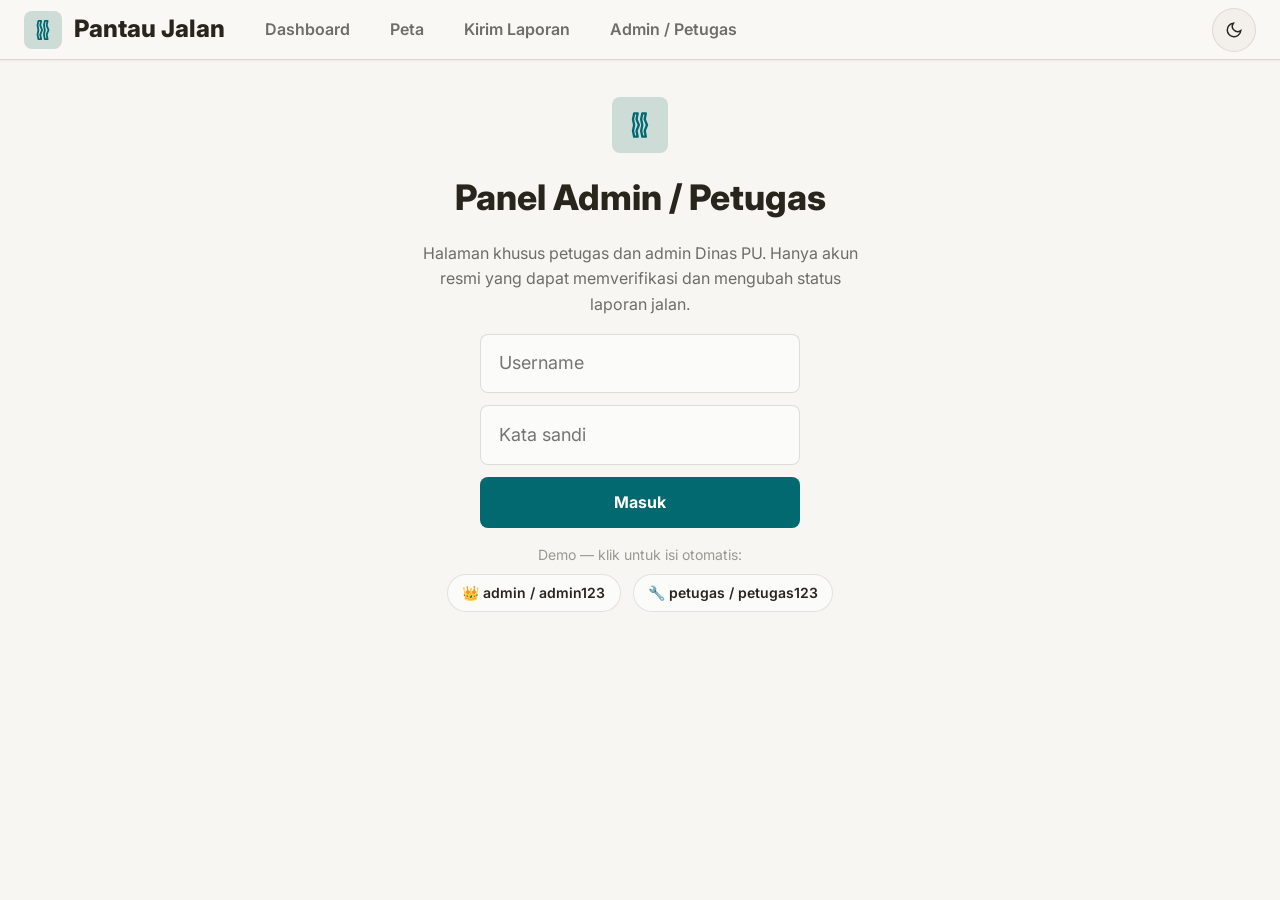
==== admin.html @ f0d9a593 "Initial commit" ====
<!DOCTYPE html>
<html lang="id" data-theme="light">
<head>
  <meta charset="UTF-8" />
  <meta name="viewport" content="width=device-width, initial-scale=1.0" />
  <title>Admin / Petugas — Pantau Jalan</title>
  <link rel="preconnect" href="https://fonts.googleapis.com">
  <link rel="preconnect" href="https://fonts.gstatic.com" crossorigin>
  <link href="https://fonts.googleapis.com/css2?family=Inter:wght@400;500;600;700;800&display=swap" rel="stylesheet">
  <link rel="stylesheet" href="assets/style.css" />
  <style>
    .admin-header { display:flex; align-items:center; justify-content:space-between; flex-wrap:wrap; gap:var(--space-4); margin-bottom:var(--space-6); }
    .admin-header h1 { font-size:var(--text-xl); font-weight:800; }
    .toolbar { display:flex; align-items:center; gap:var(--space-3); flex-wrap:wrap; padding:var(--space-4) var(--space-5); }
    .toolbar select, .toolbar input { border-radius:var(--radius-md); border:1px solid rgba(40,37,29,0.14); background:var(--color-surface); padding:0.75rem 1rem; font-size:var(--text-sm); }
    .toolbar input { flex:1; min-width:200px; }
    .reports-table-wrap { overflow-x:auto; }
    table { width:100%; border-collapse:collapse; font-size:var(--text-sm); }
    thead { background:var(--color-surface-offset); }
    th { text-align:left; padding:var(--space-3) var(--space-4); font-size:var(--text-xs); text-transform:uppercase; letter-spacing:0.07em; color:var(--color-text-muted); white-space:nowrap; }
    td { padding:var(--space-3) var(--space-4); border-bottom:1px solid var(--color-divider); vertical-align:middle; }
    tr:last-child td { border-bottom:none; }
    tr:hover td { background:var(--color-surface-offset); }
    .action-select { border-radius:var(--radius-sm); border:1px solid rgba(40,37,29,0.12); background:var(--color-surface-2); padding:0.4rem 0.6rem; font-size:var(--text-xs); font-weight:600; cursor:pointer; width:100%; margin-bottom:var(--space-2); }
    .del-btn { padding:0.4rem 0.7rem; border-radius:var(--radius-sm); background:rgba(161,44,123,0.1); color:var(--color-error); font-size:var(--text-xs); font-weight:700; width:100%; }
    .del-btn:hover { background:rgba(161,44,123,0.18); }
    .detail-link { display:block; padding:0.4rem 0.7rem; border-radius:var(--radius-sm); background:var(--color-primary-highlight); color:var(--color-primary); font-size:var(--text-xs); font-weight:700; text-align:center; margin-bottom:var(--space-2); }
    .empty-state { display:flex; flex-direction:column; align-items:center; padding:var(--space-16) var(--space-8); text-align:center; color:var(--color-text-muted); }
    .history-mini { display:flex; flex-direction:column; gap:4px; }
    .history-mini-item { display:flex; align-items:center; gap:6px; font-size:11px; color:var(--color-text-muted); }
    .history-dot { width:8px;height:8px;border-radius:999px;flex-shrink:0; }

    /* Login Gate */
    .admin-gate { display:flex; flex-direction:column; align-items:center; justify-content:center; min-height:60dvh; text-align:center; gap:var(--space-4); }
    .admin-gate h2 { font-size:var(--text-xl); font-weight:800; }
    .admin-gate p { color:var(--color-text-muted); max-width:44ch; font-size:var(--text-sm); }
    .login-form { display:flex; flex-direction:column; gap:var(--space-3); width:100%; max-width:320px; }
    .login-form input { border-radius:var(--radius-md); border:1px solid rgba(40,37,29,0.14); background:var(--color-surface-2); padding:0.9rem 1.1rem; font-size:var(--text-base); }
    .accounts-demo { display:flex; gap:var(--space-3); flex-wrap:wrap; justify-content:center; margin-top:var(--space-2); }
    .demo-account-chip { padding:0.4rem 0.9rem; border-radius:var(--radius-full); border:1px solid rgba(40,37,29,0.12); font-size:var(--text-xs); font-weight:600; background:var(--color-surface-2); cursor:pointer; transition:background var(--transition); }
    .demo-account-chip:hover { background:var(--color-surface-offset); }
    #admin-content { display:none; }

    /* Modal */
    .modal-overlay { position:fixed;inset:0;background:rgba(0,0,0,0.45);display:grid;place-items:center;z-index:1000;opacity:0;pointer-events:none;transition:opacity 220ms ease; }
    .modal-overlay.open { opacity:1; pointer-events:all; }
    .modal-box { background:var(--color-surface);border:1px solid rgba(40,37,29,0.1);border-radius:var(--radius-xl);padding:var(--space-8);max-width:400px;width:calc(100% - 3rem);box-shadow:var(--shadow-md);transform:scale(0.96);transition:transform 220ms ease;text-align:center; }
    .modal-overlay.open .modal-box { transform:scale(1); }
    .modal-icon { font-size:2.5rem; margin-bottom:var(--space-4); }
    .modal-box h3 { font-size:var(--text-lg); font-weight:800; margin-bottom:var(--space-2); }
    .modal-box p { color:var(--color-text-muted); font-size:var(--text-sm); margin-bottom:var(--space-6); max-width:30ch; margin-inline:auto; }
    .modal-actions { display:flex; gap:var(--space-3); justify-content:center; }

    /* Tab pending vs all */
    .tab-group { display:flex; gap:var(--space-2); border-bottom:2px solid var(--color-divider); margin-bottom:var(--space-4); }
    .tab-btn { padding:var(--space-3) var(--space-4); font-size:var(--text-sm); font-weight:700; border-bottom:3px solid transparent; margin-bottom:-2px; color:var(--color-text-muted); transition:color var(--transition),border-color var(--transition); border-radius:0; }
    .tab-btn:hover { color:var(--color-text); }
    .tab-btn.active { color:var(--color-primary); border-bottom-color:var(--color-primary); }
    .tab-count { display:inline-flex; align-items:center; justify-content:center; min-width:20px; height:20px; padding:0 6px; border-radius:var(--radius-full); background:var(--color-warning-highlight); color:var(--color-warning); font-size:11px; font-weight:800; margin-left:6px; }
  </style>

  <script>
    // Set tema awal sebelum render (cegah flash)
    (function(){
      var d = localStorage.getItem('theme') || (matchMedia('(prefers-color-scheme:dark)').matches ? 'dark' : 'light');
      document.documentElement.setAttribute('data-theme', d);
    })();
  </script>
</head>
<body>
  <div class="app-shell">
    <nav class="topnav" aria-label="Navigasi utama">
      <a href="index.html" class="nav-brand" aria-label="Pantau Jalan beranda">
        <div class="logo-wrap" aria-hidden="true">
          <svg width="22" height="22" viewBox="0 0 24 24" fill="none" stroke="currentColor" stroke-width="2" stroke-linecap="round" stroke-linejoin="round"><path d="M7 2h3l-1 5 2 5-2 5 1 5H7L6 17l1-5-1-5 1-5Z"/><path d="M14 2h3l-1 5 2 5-2 5 1 5h-3l-1-5 1-5-1-5 1-5Z"/></svg>
        </div>
        Pantau Jalan
      </a>
      <div class="nav-links">
        <a href="index.html"><span class="label">Dashboard</span></a>
        <a href="peta.html"><span class="label">Peta</span></a>
        <a href="laporan.html"><span class="label">Kirim Laporan</span></a>
        <a href="admin.html"><span class="label">Admin / Petugas</span></a>
      </div>
      <div class="nav-end">
        <div id="nav-user-badge"></div>
        <button class="theme-toggle" data-theme-toggle aria-label="Ganti tema">🌙</button>
      </div>
    </nav>

    <main class="page-content">
      <!-- ===== LOGIN GATE ===== -->
      <div class="admin-gate" id="admin-gate">
        <div class="logo-wrap" style="width:56px;height:56px;" aria-hidden="true">
          <svg width="28" height="28" viewBox="0 0 24 24" fill="none" stroke="currentColor" stroke-width="2" stroke-linecap="round" stroke-linejoin="round"><path d="M7 2h3l-1 5 2 5-2 5 1 5H7L6 17l1-5-1-5 1-5Z"/><path d="M14 2h3l-1 5 2 5-2 5 1 5h-3l-1-5 1-5-1-5 1-5Z"/></svg>
        </div>
        <h2>Panel Admin / Petugas</h2>
        <p>Halaman khusus petugas dan admin Dinas PU. Hanya akun resmi yang dapat memverifikasi dan mengubah status laporan jalan.</p>

        <form class="login-form" id="login-form" autocomplete="on">
          <input type="text" id="login-username" name="username" placeholder="Username" autocomplete="username" />
          <input type="password" id="login-password" name="password" placeholder="Kata sandi" autocomplete="current-password" />
          <button type="submit" class="btn btn-primary" id="login-btn">Masuk</button>
          <div id="login-error" style="color:var(--color-error);font-size:var(--text-sm);display:none;"></div>
        </form>

        <div>
          <p style="font-size:var(--text-xs);color:var(--color-text-faint);margin-bottom:var(--space-2);">Demo — klik untuk isi otomatis:</p>
          <div class="accounts-demo">
            <button class="demo-account-chip" data-u="admin" data-p="admin123">👑 admin / admin123</button>
            <button class="demo-account-chip" data-u="petugas" data-p="petugas123">🔧 petugas / petugas123</button>
          </div>
        </div>
      </div>

      <!-- ===== ADMIN PANEL ===== -->
      <div id="admin-content">
        <div class="admin-header">
          <div>
            <h1 id="panel-title">Panel Admin</h1>
            <p id="panel-sub">Verifikasi laporan warga dan perbarui status jalan.</p>
          </div>
          <div style="display:flex;gap:var(--space-3);align-items:center;flex-wrap:wrap;">
            <div id="role-badge-panel"></div>
            <button class="btn btn-secondary" id="demo-btn">+ Data Demo</button>
            <button class="btn btn-ghost" id="logout-btn">Keluar</button>
          </div>
        </div>

        <!-- Role info box -->
        <div id="role-info-box" style="margin-bottom:var(--space-5);"></div>

        <div class="card">
          <div class="card-header">
            <div><h2>Kelola Laporan</h2><p>Ubah status di kolom <em>Aksi</em>. Perubahan tercermin di peta dan riwayat.</p></div>
          </div>
          <div class="card-body" style="padding-bottom:0;">
            <div class="tab-group">
              <button class="tab-btn active" data-tab="pending">Perlu Verifikasi <span class="tab-count" id="pending-count">0</span></button>
              <button class="tab-btn" data-tab="all">Semua Laporan</button>
            </div>
          </div>
          <div class="card-body" style="padding:0;">
            <div class="toolbar">
              <input type="text" id="search-input" placeholder="Cari nama jalan..." />
              <select id="filter-status">
                <option value="all">Semua status</option>
                <option value="pending">Menunggu verifikasi</option>
                <option value="reported">Laporan warga</option>
                <option value="damaged">Rusak</option>
              <option value="in_progress">Sedang Diperbaiki</option>
                <option value="progress">Sedang diperbaiki</option>
                <option value="fixed">Sudah diperbaiki</option>
              </select>
            </div>
            <div class="reports-table-wrap">
              <table aria-label="Tabel laporan">
                <thead>
                  <tr>
                    <th>ID</th>
                    <th>Nama Jalan</th>
                    <th>Deskripsi</th>
                    <th>Pelapor</th>
                    <th>Status</th>
                    <th>Diverifikasi</th>
                    <th>Tanggal</th><th>Riwayat</th>
                    <th>Aksi</th>
                  </tr>
                </thead>
                <tbody id="reports-tbody"></tbody>
              </table>
              <div id="pag-container" style="padding:0 var(--space-5) var(--space-4);"></div>
              <div id="empty-state" class="empty-state" style="display:none;">
                <div style="font-size:2.5rem;margin-bottom:var(--space-3);">📭</div>
                <h3>Tidak ada laporan</h3>
                <p>Tidak ada laporan yang cocok dengan filter ini.</p>
              </div>
            </div>
          </div>
        </div>
      </div>
    </main>
  </div>

  <!-- Modal hapus -->
  <div class="modal-overlay" id="delete-modal" role="dialog" aria-modal="true" aria-labelledby="modal-title">
    <div class="modal-box">
      <div class="modal-icon">🗑️</div>
      <h3 id="modal-title">Hapus laporan ini?</h3>
      <p id="modal-desc">Tindakan ini tidak bisa dibatalkan.</p>
      <div class="modal-actions">
        <button class="btn btn-secondary" id="modal-cancel">Batal</button>
        <button class="btn" id="modal-confirm" style="background:var(--color-error);color:#fff;">Ya, hapus</button>
      </div>
    </div>
  </div>

  <script src="assets/store.js"></script>
  <script src="assets/api.js"></script>
  <script src="assets/nav.js"></script>
  <script src="assets/utils.js"></script>
  <script>
    // ── Theme toggle (setelah DOM siap) ─────────────────────
    (function(){
      var r = document.documentElement;
      var d = localStorage.getItem('theme') || (matchMedia('(prefers-color-scheme:dark)').matches ? 'dark' : 'light');
      r.setAttribute('data-theme', d);
      var SVG_SUN  = '<svg width="18" height="18" viewBox="0 0 24 24" fill="none" stroke="currentColor" stroke-width="2"><circle cx="12" cy="12" r="5"/><path d="M12 1v2M12 21v2M4.22 4.22l1.42 1.42M18.36 18.36l1.42 1.42M1 12h2M21 12h2M4.22 19.78l1.42-1.42M18.36 5.64l1.42-1.42"/></svg>';
      var SVG_MOON = '<svg width="18" height="18" viewBox="0 0 24 24" fill="none" stroke="currentColor" stroke-width="2"><path d="M21 12.79A9 9 0 1 1 11.21 3 7 7 0 0 0 21 12.79z"/></svg>';
      var t = document.querySelector('[data-theme-toggle]');
      if (t) {
        t.innerHTML = d === 'dark' ? SVG_SUN : SVG_MOON;
        t.addEventListener('click', function(){
          d = d === 'dark' ? 'light' : 'dark';
          r.setAttribute('data-theme', d);
          localStorage.setItem('theme', d);
          t.innerHTML = d === 'dark' ? SVG_SUN : SVG_MOON;
        });
      }
    })();

    if (typeof initNav === 'function') initNav();
    if (typeof initMobileNav === 'function') initMobileNav();
    if (typeof OfflineIndicator !== 'undefined') OfflineIndicator.init();

    // ID sesuai HTML yang ada: admin-gate & admin-content
    const loginPanel = document.getElementById('admin-gate');
    const mainPanel  = document.getElementById('admin-content');
    let filterStatus = 'all', searchQuery = '', pendingDeleteId = null;
    let currentPage  = 1;
    const PER_PAGE   = 10;

    function showLogin() {
      if (loginPanel) loginPanel.style.display='flex';
      if (mainPanel)  mainPanel.style.display='none';
    }
    function showMain() {
      if (loginPanel) loginPanel.style.display='none';
      if (mainPanel)  mainPanel.style.display='block';
    }

    // ── Render role info ──────────────────────────────────────
    function renderRoleInfo() {
      const user = Auth.getUser();
      if (!user) return;
      const badge = document.getElementById('role-badge-panel');
      if (badge) badge.innerHTML = '<span class="nav-role-badge nav-role-'+user.role+'">'+user.role.charAt(0).toUpperCase()+user.role.slice(1)+'</span> <strong>'+user.name+'</strong>';
      const box = document.getElementById('role-info-box');
      if (box) {
        if (user.role === 'admin') {
          box.innerHTML = '<div style="padding:var(--space-3) var(--space-4);background:rgba(161,44,123,0.06);border:1px solid rgba(161,44,123,0.2);border-radius:var(--radius-md);font-size:var(--text-xs);font-weight:600;color:var(--color-error);">🔐 Mode Admin — kamu bisa verifikasi, ubah status, dan hapus laporan.</div>';
        } else {
          box.innerHTML = '<div style="padding:var(--space-3) var(--space-4);background:rgba(1,105,111,0.06);border:1px solid rgba(1,105,111,0.2);border-radius:var(--radius-md);font-size:var(--text-xs);font-weight:600;color:var(--color-primary);">🛡 Mode Petugas — kamu bisa verifikasi dan ubah status laporan. Fitur hapus tidak tersedia.</div>';
        }
      }
    }

    // ── Build row HTML (tanpa nested template literal) ────────
    function buildRowHTML(item) {
      const meta      = Store.statusMeta[item.status] || { label: item.status, color: '#888' };
      const isAdmin   = Auth.getUser()?.role === 'admin';
      const isOfficer = Auth.isOfficer();

      const statusOptions = Object.entries(Store.statusMeta)
        .filter(function(e){ return e[0] !== 'pending'; })
        .map(function(e){
          var k=e[0], v=e[1];
          return '<option value="'+k+'"'+(item.status===k?' selected':'')+'>'+v.label+'</option>';
        }).join('');

      var verifiedCell = item.verifiedBy
        ? '<span style="color:var(--color-success);font-weight:700;">&#10003; '+item.verifiedBy+'</span>'
        : '<span style="color:var(--color-text-faint);">Belum</span>';

      var selectHTML = isOfficer
        ? '<select class="input action-select" data-id="'+item.id+'" style="font-size:var(--text-xs);padding:var(--space-1) var(--space-2);">'+statusOptions+'</select>'
        : '';

      var detailHTML = '<a href="detail.html?id='+item.id+'" class="btn btn-secondary detail-link" style="font-size:var(--text-xs);padding:var(--space-1) var(--space-3);">Detail</a>';

      var deleteHTML = isAdmin
        ? '<button class="btn del-btn" data-del="'+item.id+'" style="font-size:var(--text-xs);padding:var(--space-1) var(--space-3);background:var(--color-error);color:#fff;">Hapus</button>'
        : '';

      var shortDesc = item.description.length > 60 ? item.description.slice(0,60)+'…' : item.description;

      return '<tr>'
        + '<td data-label="ID"><span style="font-family:monospace;font-size:11px;">'+item.id.toString().slice(-6)+'</span></td>'
        + '<td data-label="Nama Jalan"><strong>'+item.roadName+'</strong></td>'
        + '<td data-label="Deskripsi"><span style="color:var(--color-text-muted);">'+shortDesc+'</span></td>'
        + '<td data-label="Pelapor">'+(item.reporter||'Anonim')+'</td>'
        + '<td data-label="Status"><span class="badge '+item.status+'" style="background:'+meta.color+'20;color:'+meta.color+';border:1px solid '+meta.color+'40;">'+meta.label+'</span></td>'
        + '<td data-label="Diverifikasi">'+verifiedCell+'</td>'
        + '<td data-label="Tanggal"><span style="font-size:var(--text-xs);color:var(--color-text-muted);">'+Store.formatDate(item.createdAt)+'</span></td>'
        + '<td data-label="Riwayat"><span style="font-size:var(--text-xs);color:var(--color-text-faint);">'+(item.history?item.history.length:0)+' entri</span></td>'
        + '<td data-label="Aksi"><div style="display:flex;gap:var(--space-2);flex-wrap:wrap;align-items:center;">'+selectHTML+detailHTML+deleteHTML+'</div></td>'
        + '</tr>';
    }

    // ── Render Table ──────────────────────────────────────────
    function renderTable() {
      const user    = Auth.getUser();
      const tbody   = document.getElementById('reports-tbody');
      const empty   = document.getElementById('empty-state');
      const wrap    = document.querySelector('.reports-table-wrap');
      if (!tbody) return;

      let data = Store.getAll();

      // Filter status
      if (filterStatus === 'pending') {
        data = data.filter(function(i){ return i.status === 'pending'; });
      } else if (filterStatus === 'all') {
        // tampilkan semua, pending paling atas
        data = data.slice().sort(function(a,b){ return (a.status==='pending'?0:1)-(b.status==='pending'?0:1); });
      } else {
        data = data.filter(function(i){ return i.status === filterStatus; });
      }

      // Filter search
      if (searchQuery.trim()) {
        var q = searchQuery.toLowerCase();
        data = data.filter(function(i){
          return i.roadName.toLowerCase().includes(q) || (i.description||'').toLowerCase().includes(q);
        });
      }

      // Filter tanggal (gunakan variabel dari scope luar)
      var _start = typeof filterDateStart !== 'undefined' ? filterDateStart : '';
      var _end   = typeof filterDateEnd   !== 'undefined' ? filterDateEnd   : '';
      if (_start) {
        data = data.filter(function(i){ return i.createdAt && i.createdAt >= _start; });
      }
      if (_end) {
        var endDay = _end + 'T23:59:59.999Z';
        data = data.filter(function(i){ return i.createdAt && i.createdAt <= endDay; });
      }

      if (!data.length) {
        tbody.innerHTML = '';
        if (empty)  empty.style.display  = 'block';
        if (wrap)   wrap.style.display   = 'none';
        document.getElementById('pag-container').innerHTML = '';
        return;
      }
      if (empty) empty.style.display  = 'none';
      if (wrap)  wrap.style.display   = '';

      // Pagination
      var totalPages = Math.ceil(data.length / PER_PAGE);
      if (currentPage > totalPages) currentPage = totalPages;
      var start   = (currentPage - 1) * PER_PAGE;
      var paged   = data.slice(start, start + PER_PAGE);

      // Render pagination UI
      var pagEl = document.getElementById('pag-container');
      if (pagEl) {
        if (totalPages <= 1) {
          pagEl.innerHTML = '';
        } else {
          pagEl.innerHTML = '<div class="pagination">'
            + '<button class="pag-btn" '+(currentPage<=1?'disabled':'')+' id="pag-prev">&#8249; Sebelumnya</button>'
            + '<span class="pag-info">Halaman '+currentPage+' / '+totalPages+' <span style="color:var(--color-text-faint);">('+data.length+' data)</span></span>'
            + '<button class="pag-btn" '+(currentPage>=totalPages?'disabled':'')+' id="pag-next">Berikutnya &#8250;</button>'
            + '</div>';
          var prevBtn = document.getElementById('pag-prev');
          var nextBtn = document.getElementById('pag-next');
          if (prevBtn) prevBtn.addEventListener('click', function(){ currentPage--; renderTable(); });
          if (nextBtn) nextBtn.addEventListener('click', function(){ currentPage++; renderTable(); });
        }
      }

      // Render rows
      tbody.innerHTML = paged.map(buildRowHTML).join('');

      // Bind select action
      tbody.querySelectorAll('.action-select').forEach(function(sel){
        sel.addEventListener('change', async function(){
          var id      = sel.dataset.id;
          var newSt   = sel.value;
          var metaSt  = Store.statusMeta[newSt];
          if (Api.isOnline) {
              try { await Api.updateStatus(id, newSt); } catch(e) { Toast.error(e.message); return; }
            }
            Store.updateStatusByOfficer(id, newSt, user.name, user.role);
            await loadAdminData();
          Toast.success('Status diubah ke "'+( metaSt ? metaSt.label : newSt )+'" oleh '+user.name+'.');
        });
      });

      // Bind delete button
      if (Auth.getUser()?.role === 'admin') {
        tbody.querySelectorAll('.del-btn').forEach(function(btn){
          btn.addEventListener('click', function(){
            pendingDeleteId = btn.dataset.del;
            var item = Store.getById(pendingDeleteId);
            var nameLabel = item ? item.roadName : '#'+pendingDeleteId;
            document.getElementById('modal-desc').textContent = 'Laporan "'+nameLabel+'" akan dihapus permanen.';
            modal.classList.add('open');
          });
        });
      }
    }

    // ── Init ─────────────────────────────────────────────────
    const modal = document.getElementById('delete-modal');

    // Cek session login
    if (Auth.getUser()) {
      renderRoleInfo();
      showMain();
      renderTable();
    } else {
      showLogin();
    }

    async function loadAdminData() {
      try {
        const status = typeof filterStatus !== 'undefined' ? filterStatus : 'all';
        const search = typeof searchQuery  !== 'undefined' ? searchQuery  : '';
        if (Api.isOnline) {
          const rows = await Api.getAdminReports({ status, search });
          Store._overrideData(rows);
        }
      } catch(e) {
        console.warn('Admin data fallback ke Store:', e.message);
      }
      renderTable();
    }
    loadAdminData();

    // ── Login form ────────────────────────────────────────────
    document.getElementById('login-form').addEventListener('submit', async function(e){
      e.preventDefault();
      FormError.clearAll('login-form');

      var uVal = Sanitize.text(document.getElementById('login-username')?.value||'');
      var pVal = Sanitize.text(document.getElementById('login-password')?.value||'');
      var vRes = Validate.loginForm({ username: uVal, password: pVal });
      if (!vRes.ok) { FormError.showAll(vRes.errors); return; }

      LoadingBtn.start('login-btn', 'Masuk...');
      var errEl = document.getElementById('login-error');
      errEl.style.display = 'none';

      try {
        if (Api.isOnline) {
          // Mode online: login ke PHP backend
          const apiUser = await Api.login(uVal, pVal);
          if (apiUser) Auth._setUser(apiUser);
        } else {
          // Mode offline: validasi via Auth lokal
          const ok = Auth.login(uVal, pVal);
          if (!ok) throw new Error('Username atau password salah.');
        }
        LoadingBtn.stop('login-btn');
        renderRoleInfo();
        showMain();
        renderTable();
      } catch(err) {
        LoadingBtn.stop('login-btn');
        errEl.textContent = err.message || 'Login gagal. Coba lagi.';
        errEl.style.display = 'block';
        console.error('Login error:', err);
      }
    });

    // Demo fill
    document.querySelectorAll('.demo-account-chip').forEach(function(btn){
      btn.addEventListener('click', function(){
        var u = btn.dataset.u, p = btn.dataset.p;
        document.getElementById('login-username').value = u;
        document.getElementById('login-password').value = p;
        var errEl = document.getElementById('login-error');
        if (errEl) errEl.style.display = 'none';
      });
    });

    // ── Search & Filter ───────────────────────────────────────
    document.getElementById('search-input').addEventListener('input', function(e){ searchQuery = e.target.value; currentPage=1; renderTable(); });

    // Filter tanggal
    var filterDateStart = '', filterDateEnd = '';
    document.getElementById('filter-date-start')?.addEventListener('change', function(e){ filterDateStart = e.target.value; currentPage=1; renderTable(); });
    document.getElementById('filter-date-end')?.addEventListener('change', function(e){ filterDateEnd = e.target.value; currentPage=1; renderTable(); });
    document.getElementById('btn-clear-date')?.addEventListener('click', function(){
      filterDateStart=''; filterDateEnd='';
      document.getElementById('filter-date-start').value='';
      document.getElementById('filter-date-end').value='';
      currentPage=1; renderTable();
    });
    document.getElementById('filter-status').addEventListener('change', function(e){ filterStatus = e.target.value; currentPage=1; renderTable(); });

    // ── Demo data btn ─────────────────────────────────────────
    document.getElementById('demo-btn')?.addEventListener('click', function(){
      Store.addDemoData();
      Toast.info('2 data demo warga ditambahkan.');
    });

    // ── Logout ────────────────────────────────────────────────
    document.getElementById('logout-btn')?.addEventListener('click', function(){
      Auth.logout();
      showLogin();
    });

    // ── Delete modal ──────────────────────────────────────────
    document.getElementById('modal-cancel')?.addEventListener('click', function(){
      modal.classList.remove('open');
      pendingDeleteId = null;
    });
    document.getElementById('modal-confirm')?.addEventListener('click', async function(){
      if (pendingDeleteId !== null) {
        if (Api.isOnline) {
          try { await Api.deleteReport(pendingDeleteId); } catch(e) { Toast.error(e.message); modal.classList.remove('open'); return; }
        }
        Store.deleteReport(pendingDeleteId);
        await loadAdminData();
        Toast.success('Laporan berhasil dihapus.');
        pendingDeleteId = null;
      }
      modal.classList.remove('open');
    });

    // ── Dark mode toggle sync ─────────────────────────────────
    document.querySelector('[data-theme-toggle]')?.addEventListener('click', function(){
      // chart dll tidak ada di admin, cukup toggle saja
    });
  </script>
</body>
</html>
---- assets/style.css ----
/* ===========================
   Pantau Jalan — Design Tokens
   =========================== */
:root, [data-theme="light"] {
  --text-xs:   clamp(0.75rem,  0.7rem  + 0.25vw, 0.875rem);
  --text-sm:   clamp(0.875rem, 0.8rem  + 0.35vw, 1rem);
  --text-base: clamp(1rem,     0.95rem + 0.25vw, 1.125rem);
  --text-lg:   clamp(1.125rem, 1rem    + 0.75vw, 1.5rem);
  --text-xl:   clamp(1.5rem,   1.2rem  + 1.25vw, 2.25rem);
  --space-1: 0.25rem; --space-2: 0.5rem; --space-3: 0.75rem;
  --space-4: 1rem; --space-5: 1.25rem; --space-6: 1.5rem;
  --space-8: 2rem; --space-10: 2.5rem; --space-12: 3rem; --space-16: 4rem;
  --radius-sm: 0.375rem; --radius-md: 0.5rem; --radius-lg: 0.75rem;
  --radius-xl: 1rem; --radius-full: 9999px;
  --color-bg:             #f7f6f2;
  --color-surface:        #f9f8f5;
  --color-surface-2:      #fbfbf9;
  --color-surface-offset: #f3f0ec;
  --color-border:         #d4d1ca;
  --color-divider:        #dcd9d5;
  --color-text:           #28251d;
  --color-text-muted:     #6f6d68;
  --color-text-faint:     #9a9892;
  --color-primary:        #01696f;
  --color-primary-hover:  #0c4e54;
  --color-primary-highlight: #cedcd8;
  --color-success:        #437a22;
  --color-warning:        #964219;
  --color-error:          #a12c7b;
  --shadow-sm: 0 1px 2px rgba(24,22,18,0.06);
  --shadow-md: 0 8px 24px rgba(24,22,18,0.09);
  --font-body: 'Inter', sans-serif;
  --transition: 180ms cubic-bezier(0.16, 1, 0.3, 1);
}
[data-theme="dark"] {
  --color-bg:             #171614;
  --color-surface:        #1c1b19;
  --color-surface-2:      #201f1d;
  --color-surface-offset: #22211f;
  --color-border:         #393836;
  --color-divider:        #262523;
  --color-text:           #ece8df;
  --color-text-muted:     #b1aca1;
  --color-text-faint:     #7b776d;
  --color-primary:        #4f98a3;
  --color-primary-hover:  #6fb4be;
  --color-primary-highlight: #273739;
  --color-success:        #7cb35a;
  --color-warning:        #d28352;
  --color-error:          #df82bb;
  --shadow-sm: 0 1px 2px rgba(0,0,0,0.2);
  --shadow-md: 0 8px 24px rgba(0,0,0,0.35);
}

/* ===========================
   Base Reset
   =========================== */
*, *::before, *::after { box-sizing: border-box; margin: 0; padding: 0; }
html { scroll-behavior: smooth; -webkit-text-size-adjust: none; text-size-adjust: none; }
body {
  min-height: 100dvh;
  font-family: var(--font-body);
  font-size: var(--text-base);
  line-height: 1.6;
  background: var(--color-bg);
  color: var(--color-text);
  -webkit-font-smoothing: antialiased;
}
img, svg { display: block; max-width: 100%; height: auto; }
button, input, textarea, select { font: inherit; color: inherit; }
button { border: none; cursor: pointer; background: none; }
a { color: inherit; text-decoration: none; }
:focus-visible { outline: 2px solid var(--color-primary); outline-offset: 3px; border-radius: var(--radius-sm); }
@media (prefers-reduced-motion: reduce) {
  *, *::before, *::after { animation-duration: 0.01ms !important; transition-duration: 0.01ms !important; scroll-behavior: auto !important; }
}

/* ===========================
   Layout Shell
   =========================== */
.app-shell {
  display: grid;
  grid-template-rows: auto 1fr;
  min-height: 100dvh;
}

/* ===========================
   Top Navigation
   =========================== */
.topnav {
  background: var(--color-surface);
  border-bottom: 1px solid var(--color-divider);
  padding: 0 var(--space-6);
  display: flex;
  align-items: center;
  gap: var(--space-6);
  height: 60px;
  position: sticky;
  top: 0;
  z-index: 100;
  box-shadow: var(--shadow-sm);
}
.nav-brand {
  display: flex;
  align-items: center;
  gap: var(--space-3);
  flex-shrink: 0;
  font-weight: 800;
  font-size: var(--text-lg);
  line-height: 1.1;
}
.logo-wrap {
  width: 38px; height: 38px;
  border-radius: var(--radius-md);
  background: var(--color-primary-highlight);
  color: var(--color-primary);
  display: grid; place-items: center;
  flex-shrink: 0;
}
.nav-links {
  display: flex;
  align-items: center;
  gap: var(--space-2);
  flex: 1;
  overflow-x: auto;
}
.nav-links a {
  display: flex;
  align-items: center;
  gap: var(--space-2);
  padding: 0.55rem 1rem;
  border-radius: var(--radius-md);
  font-size: var(--text-sm);
  font-weight: 600;
  white-space: nowrap;
  transition: background var(--transition), color var(--transition);
  color: var(--color-text-muted);
}
.nav-links a:hover { background: var(--color-surface-offset); color: var(--color-text); }
.nav-links a.active { background: var(--color-primary-highlight); color: var(--color-primary); }
.nav-end { margin-left: auto; display: flex; align-items: center; gap: var(--space-3); }
.theme-toggle {
  width: 44px; height: 44px;
  border-radius: var(--radius-full);
  background: var(--color-surface-offset);
  border: 1px solid rgba(40,37,29,0.1);
  display: grid; place-items: center;
  transition: background var(--transition);
}
.theme-toggle:hover { background: var(--color-primary-highlight); }

/* ===========================
   Page Content
   =========================== */
.page-content {
  padding: var(--space-6);
  max-width: var(--content-wide, 1200px);
  margin-inline: auto;
  width: 100%;
}

/* ===========================
   Components
   =========================== */
.btn {
  min-height: 44px;
  padding: 0.8rem 1.1rem;
  border-radius: var(--radius-md);
  font-size: var(--text-sm);
  font-weight: 700;
  display: inline-flex; align-items: center; justify-content: center;
  gap: var(--space-2);
  transition: background var(--transition), transform var(--transition), color var(--transition), border-color var(--transition);
}
.btn:hover { transform: translateY(-1px); }
.btn-primary { background: var(--color-primary); color: #fff; }
.btn-primary:hover { background: var(--color-primary-hover); }
.btn-secondary { background: var(--color-surface-offset); border: 1px solid rgba(40,37,29,0.1); }
.btn-secondary:hover { background: var(--color-primary-highlight); }
.btn-ghost { color: var(--color-text-muted); }
.btn-ghost:hover { color: var(--color-text); background: var(--color-surface-offset); }

.card {
  background: var(--color-surface);
  border: 1px solid rgba(40,37,29,0.1);
  border-radius: var(--radius-xl);
  box-shadow: var(--shadow-sm);
  overflow: hidden;
}
.card-header {
  padding: var(--space-5) var(--space-6);
  border-bottom: 1px solid var(--color-divider);
  display: flex; align-items: flex-start;
  justify-content: space-between;
  gap: var(--space-4); flex-wrap: wrap;
}
.card-header h2, .card-header h3 { font-size: var(--text-lg); margin-bottom: var(--space-1); }
.card-header p { font-size: var(--text-sm); color: var(--color-text-muted); max-width: 60ch; }
.card-body { padding: var(--space-6); }

.badge {
  display: inline-flex; align-items: center; gap: 0.35rem;
  padding: 0.32rem 0.65rem;
  border-radius: var(--radius-full);
  font-size: var(--text-xs);
  font-weight: 700;
}
.badge.damaged  { background: rgba(209,61,79,0.13); color: #b62d40; }
.badge.progress { background: rgba(209,138,31,0.14); color: #965f0e; }
.badge.fixed    { background: rgba(75,155,83,0.14);  color: #2f7937; }
.badge.reported { background: rgba(42,120,200,0.13); color: #1a5ea6; }
.badge.pending  { background: rgba(40,37,29,0.08);   color: var(--color-text-muted); }

.field { display: grid; gap: var(--space-2); margin-bottom: var(--space-4); }
.field label { font-size: var(--text-sm); font-weight: 700; }
.field input, .field textarea, .field select {
  width: 100%;
  border-radius: var(--radius-md);
  border: 1px solid rgba(40,37,29,0.14);
  background: var(--color-surface-2);
  padding: 0.85rem 1rem;
  transition: border-color var(--transition);
}
.field input:focus, .field textarea:focus, .field select:focus {
  border-color: var(--color-primary);
}
.field textarea { min-height: 108px; resize: vertical; }
.helper { font-size: var(--text-xs); color: var(--color-text-muted); margin-top: var(--space-1); }

.dot { width: 14px; height: 14px; border-radius: var(--radius-full); flex-shrink: 0; }
.dot.damaged  { background: #d13d4f; }
.dot.progress { background: #d18a1f; }
.dot.fixed    { background: #4b9b53; }
.dot.reported { background: #2a78c8; }

.info-note {
  padding: var(--space-4);
  background: var(--color-primary-highlight);
  color: var(--color-primary);
  border-radius: var(--radius-lg);
  font-size: var(--text-sm);
}
.warning-note {
  padding: var(--space-4);
  background: rgba(150,66,25,0.1);
  color: var(--color-warning);
  border-radius: var(--radius-lg);
  font-size: var(--text-sm);
}

/* ===========================
   Responsive
   =========================== */
@media (max-width: 768px) {
  .page-content { padding: var(--space-4); }
  .topnav { padding: 0 var(--space-4); }
}
@media (max-width: 480px) {
  .nav-links a span.label { display: none; }
  .page-content { padding: var(--space-3); }
}

/* ===========================
   Role Badges (v4)
   =========================== */
.nav-role-badge {
  display: inline-flex;
  align-items: center;
  padding: 0.2rem 0.6rem;
  border-radius: var(--radius-full);
  font-size: var(--text-xs);
  font-weight: 800;
  text-transform: uppercase;
  letter-spacing: 0.06em;
}
.nav-role-admin   { background: rgba(161,44,123,0.13); color: #a12c7b; }
.nav-role-petugas { background: rgba(1,105,111,0.13);  color: var(--color-primary); }
.nav-role-warga   { background: rgba(42,120,200,0.13); color: #1a5ea6; }

#nav-user-badge {
  display: none;
  align-items: center;
  gap: var(--space-2);
  padding: 0.4rem 0.85rem;
  background: var(--color-surface-offset);
  border: 1px solid rgba(40,37,29,0.1);
  border-radius: var(--radius-full);
  font-size: var(--text-sm);
}

/* Pending laporan warga — warna lebih redup di peta */
.marker-pending { opacity: 0.65; }

/* Role info box */
.role-info-box {
  display: flex;
  align-items: flex-start;
  gap: var(--space-3);
  padding: var(--space-4);
  border-radius: var(--radius-lg);
  font-size: var(--text-sm);
  border: 1px solid;
}
.role-info-box.warga   { background: rgba(42,120,200,0.08);  border-color: rgba(42,120,200,0.2);  color: #1a5ea6; }
.role-info-box.officer { background: rgba(1,105,111,0.08);   border-color: rgba(1,105,111,0.2);   color: var(--color-primary); }
.role-info-box.warning { background: rgba(150,66,25,0.08);   border-color: rgba(150,66,25,0.2);   color: var(--color-warning); }

/* Verifikasi badge di tabel */
.verify-needed {
  display: inline-flex; align-items: center; gap: 0.3rem;
  padding: 0.25rem 0.55rem;
  border-radius: var(--radius-full);
  background: rgba(150,66,25,0.1);
  color: var(--color-warning);
  font-size: var(--text-xs);
  font-weight: 700;
  animation: pulse-warning 2s ease-in-out infinite;
}
@keyframes pulse-warning {
  0%, 100% { opacity: 1; }
  50%       { opacity: 0.6; }
}

/* ============================================
   v5 — Mobile Responsive, Skeleton, Charts
   ============================================ */

/* ── TOPNAV MOBILE ── */
.nav-hamburger {
  display: none;
  flex-direction: column;
  gap: 5px;
  padding: var(--space-2);
  cursor: pointer;
  border-radius: var(--radius-md);
  transition: background var(--transition-interactive);
}
.nav-hamburger:hover { background: var(--color-surface-offset); }
.nav-hamburger span {
  display: block; width: 22px; height: 2px;
  background: var(--color-text); border-radius: 2px;
  transition: transform 300ms ease, opacity 300ms ease;
}
.nav-hamburger.open span:nth-child(1) { transform: translateY(7px) rotate(45deg); }
.nav-hamburger.open span:nth-child(2) { opacity: 0; }
.nav-hamburger.open span:nth-child(3) { transform: translateY(-7px) rotate(-45deg); }

.mobile-nav-drawer {
  display: none;
  position: fixed;
  top: 64px; left: 0; right: 0;
  background: var(--color-surface);
  border-bottom: 1px solid var(--color-divider);
  box-shadow: var(--shadow-md);
  z-index: 999;
  padding: var(--space-4) var(--space-5);
  flex-direction: column;
  gap: var(--space-2);
}
.mobile-nav-drawer.open { display: flex; }
.mobile-nav-drawer a {
  padding: var(--space-3) var(--space-4);
  border-radius: var(--radius-md);
  font-size: var(--text-base);
  font-weight: 600;
  color: var(--color-text);
  transition: background var(--transition-interactive);
  text-decoration: none;
}
.mobile-nav-drawer a:hover,
.mobile-nav-drawer a.active { background: var(--color-primary-highlight); color: var(--color-primary); }
.mobile-nav-drawer .drawer-footer {
  display: flex; align-items: center; justify-content: space-between;
  padding-top: var(--space-3);
  border-top: 1px solid var(--color-divider);
  margin-top: var(--space-2);
}

/* ── SKELETON LOADER ── */
@keyframes shimmer {
  0%   { background-position: -400px 0; }
  100% { background-position: 400px 0; }
}
.skeleton {
  border-radius: var(--radius-sm);
  background: linear-gradient(
    90deg,
    var(--color-surface-offset) 25%,
    var(--color-surface-dynamic) 50%,
    var(--color-surface-offset) 75%
  );
  background-size: 800px 100%;
  animation: shimmer 1.6s ease-in-out infinite;
}
@media (prefers-reduced-motion: reduce) {
  .skeleton { animation: none; background: var(--color-surface-offset); }
}
.skeleton-text  { height: 1em;   margin-bottom: var(--space-2); border-radius: var(--radius-sm); }
.skeleton-text.w-60 { width: 60%; }
.skeleton-text.w-80 { width: 80%; }
.skeleton-text.w-40 { width: 40%; }
.skeleton-heading { height: 1.4em; width: 45%; margin-bottom: var(--space-3); border-radius: var(--radius-sm); }
.skeleton-badge   { height: 1.6em; width: 100px; border-radius: var(--radius-full); display: inline-block; }
.skeleton-kpi     { height: 2.8em; width: 60px; border-radius: var(--radius-md); }
.skeleton-avatar  { width: 40px; height: 40px; border-radius: var(--radius-full); flex-shrink: 0; }
.skeleton-block   { width: 100%; border-radius: var(--radius-md); }

/* ── ADMIN TABLE → CARD (MOBILE) ── */
@media (max-width: 768px) {
  .reports-table-wrap table,
  .reports-table-wrap thead,
  .reports-table-wrap tbody,
  .reports-table-wrap th,
  .reports-table-wrap td,
  .reports-table-wrap tr { display: block; }

  .reports-table-wrap thead { display: none; }

  .reports-table-wrap tbody tr {
    background: var(--color-surface);
    border: 1px solid rgba(40,37,29,0.1);
    border-radius: var(--radius-xl);
    margin: 0 var(--space-4) var(--space-4);
    padding: var(--space-4);
    box-shadow: var(--shadow-sm);
  }
  .reports-table-wrap tbody tr:hover td { background: transparent; }

  .reports-table-wrap td {
    padding: var(--space-1) 0;
    border: none;
    font-size: var(--text-sm);
  }
  .reports-table-wrap td::before {
    content: attr(data-label);
    display: inline-block;
    font-size: var(--text-xs);
    font-weight: 700;
    text-transform: uppercase;
    letter-spacing: 0.05em;
    color: var(--color-text-faint);
    width: 110px;
    flex-shrink: 0;
  }
  .reports-table-wrap td { display: flex; align-items: flex-start; gap: var(--space-2); }
  .reports-table-wrap td:first-child { font-size: var(--text-xs); color: var(--color-text-faint); }

  /* action column full width */
  .reports-table-wrap td:last-child { flex-direction: column; margin-top: var(--space-2); }
  .reports-table-wrap td:last-child::before { display: none; }
  .action-select { width: 100%; }
  .del-btn, .detail-link { width: 100%; text-align: center; }
}

/* ── PETA MOBILE ── */
@media (max-width: 768px) {
  .map-shell {
    grid-template-columns: 1fr !important;
    grid-template-rows: 280px 1fr !important;
    height: calc(100dvh - 64px) !important;
  }
  .map-sidebar {
    max-height: 280px;
    border-right: none !important;
    border-bottom: 1px solid var(--color-divider);
    overflow-y: auto;
  }
  .map-legend {
    bottom: var(--space-3) !important;
    font-size: 10px !important;
    padding: var(--space-2) var(--space-3) !important;
    gap: var(--space-2) !important;
  }
}

/* ── FORM LAYOUT MOBILE ── */
@media (max-width: 768px) {
  .form-layout      { grid-template-columns: 1fr !important; }
  .gps-row          { grid-template-columns: 1fr !important; }
  .detail-layout    { grid-template-columns: 1fr !important; }
  .two-col          { grid-template-columns: 1fr !important; }
  .kpi-grid         { grid-template-columns: repeat(2, 1fr) !important; }
  .page-content     { padding: var(--space-4) var(--space-4) !important; }
  .modal-actions    { flex-direction: column; }
  .admin-header     { flex-direction: column; align-items: flex-start; }
  .toolbar          { flex-direction: column; align-items: stretch; }
  .toolbar input,
  .toolbar select   { width: 100%; }
  .card-header      { flex-direction: column; align-items: flex-start; gap: var(--space-3); }
}

/* ── KPI MOBILE ── */
@media (max-width: 480px) {
  .kpi-grid { grid-template-columns: repeat(2, 1fr) !important; }
  .kpi-value { font-size: var(--text-xl) !important; }
}

/* ── CHART CONTAINER ── */
.chart-wrap {
  position: relative;
  width: 100%;
}
.chart-wrap canvas { max-width: 100%; }

/* ── BOTTOM NAV (mobile) ── */
.bottom-nav {
  display: none;
  position: fixed;
  bottom: 0; left: 0; right: 0;
  background: var(--color-surface);
  border-top: 1px solid var(--color-divider);
  z-index: 998;
  padding-bottom: env(safe-area-inset-bottom);
}
.bottom-nav-inner {
  display: grid;
  grid-template-columns: repeat(4, 1fr);
  height: 60px;
}
.bottom-nav-item {
  display: flex; flex-direction: column;
  align-items: center; justify-content: center;
  gap: 3px;
  color: var(--color-text-faint);
  font-size: 10px; font-weight: 700;
  text-decoration: none;
  transition: color var(--transition-interactive);
  padding: var(--space-2);
}
.bottom-nav-item .bnav-icon { font-size: 1.3rem; line-height: 1; }
.bottom-nav-item:hover,
.bottom-nav-item.active { color: var(--color-primary); }

@media (max-width: 768px) {
  .bottom-nav { display: block; }
  .topnav .nav-links { display: none !important; }
  .nav-hamburger { display: flex; }
  /* Beri ruang untuk bottom nav */
  .page-content { padding-bottom: calc(var(--space-16) + env(safe-area-inset-bottom)) !important; }
  .app-shell { padding-bottom: 0; }
}

/* ============================================
   v6 — Validasi, Error, Loading, Draft, Pagination
   ============================================ */

/* ── FIELD ERROR ── */
.field-error {
  border-color: var(--color-error) !important;
  box-shadow: 0 0 0 3px oklch(from var(--color-error) l c h / 0.15) !important;
}
.field-error-msg {
  display: block;
  font-size: var(--text-xs);
  color: var(--color-error);
  margin-top: var(--space-1);
  font-weight: 600;
  animation: fadeInDown 200ms ease;
}
@keyframes fadeInDown {
  from { opacity:0; transform:translateY(-4px); }
  to   { opacity:1; transform:translateY(0); }
}

/* ── LOADING BUTTON SPINNER ── */
@keyframes spin { to { transform: rotate(360deg); } }
.btn-spinner {
  display: inline-block;
  width: 14px; height: 14px;
  border: 2px solid rgba(255,255,255,0.35);
  border-top-color: #fff;
  border-radius: 50%;
  animation: spin 0.7s linear infinite;
  vertical-align: middle;
}
button[aria-busy="true"] { opacity: 0.85; pointer-events: none; }

/* ── DRAFT BANNER ── */
.draft-banner {
  display: flex;
  align-items: center;
  justify-content: space-between;
  gap: var(--space-3);
  padding: var(--space-3) var(--space-4);
  background: rgba(1,105,111,0.08);
  border: 1px solid rgba(1,105,111,0.25);
  border-radius: var(--radius-md);
  font-size: var(--text-xs);
  font-weight: 600;
  color: var(--color-primary);
  margin-bottom: var(--space-4);
  flex-wrap: wrap;
}
.draft-banner button {
  font-size: var(--text-xs);
  font-weight: 700;
  color: var(--color-error);
  background: none;
  border: none;
  cursor: pointer;
  padding: var(--space-1) var(--space-2);
  border-radius: var(--radius-sm);
  flex-shrink: 0;
}
.draft-banner button:hover { background: rgba(161,44,123,0.08); }

/* ── CHAR COUNTER ── */
.char-counter {
  font-size: var(--text-xs);
  color: var(--color-text-faint);
  text-align: right;
  margin-top: 3px;
  transition: color var(--transition-interactive);
}
.char-counter.warn  { color: var(--color-warning); }
.char-counter.error { color: var(--color-error); font-weight: 700; }

/* ── PAGINATION ── */
.pagination {
  display: flex;
  align-items: center;
  justify-content: space-between;
  gap: var(--space-3);
  padding: var(--space-4) 0;
  border-top: 1px solid var(--color-divider);
  flex-wrap: wrap;
}
.pag-btn {
  padding: var(--space-2) var(--space-4);
  border: 1px solid var(--color-border);
  border-radius: var(--radius-md);
  background: var(--color-surface);
  font-size: var(--text-sm);
  font-weight: 600;
  color: var(--color-text);
  cursor: pointer;
  transition: background var(--transition-interactive), border-color var(--transition-interactive);
}
.pag-btn:hover:not(:disabled) { background: var(--color-surface-offset); border-color: var(--color-primary); color: var(--color-primary); }
.pag-btn:disabled { opacity: 0.4; cursor: not-allowed; }
.pag-info { font-size: var(--text-sm); color: var(--color-text-muted); }
@media(max-width:480px) { .pagination { justify-content: center; } .pag-info { width:100%; text-align:center; order:-1; } }

/* ── OFFLINE BAR ── */
#offline-bar {
  position: fixed;
  top: 64px; left: 0; right: 0;
  background: var(--color-warning);
  color: #fff;
  text-align: center;
  padding: var(--space-2) var(--space-4);
  font-size: var(--text-xs);
  font-weight: 700;
  z-index: 900;
  transform: translateY(-100%);
  opacity: 0;
  transition: transform 300ms ease, opacity 300ms ease;
  pointer-events: none;
}
#offline-bar.visible {
  transform: translateY(0);
  opacity: 1;
  pointer-events: auto;
}
/* Mobile: muncul di atas layar (di atas bottom nav area, bukan di bawah topnav) */
@media (max-width: 768px) {
  #offline-bar {
    top: 0;
    z-index: 1100;
    padding-top: calc(var(--space-2) + env(safe-area-inset-top));
  }
}

/* ── CHAR COUNTER INPUT WRAP ── */
.input-wrap { position: relative; }
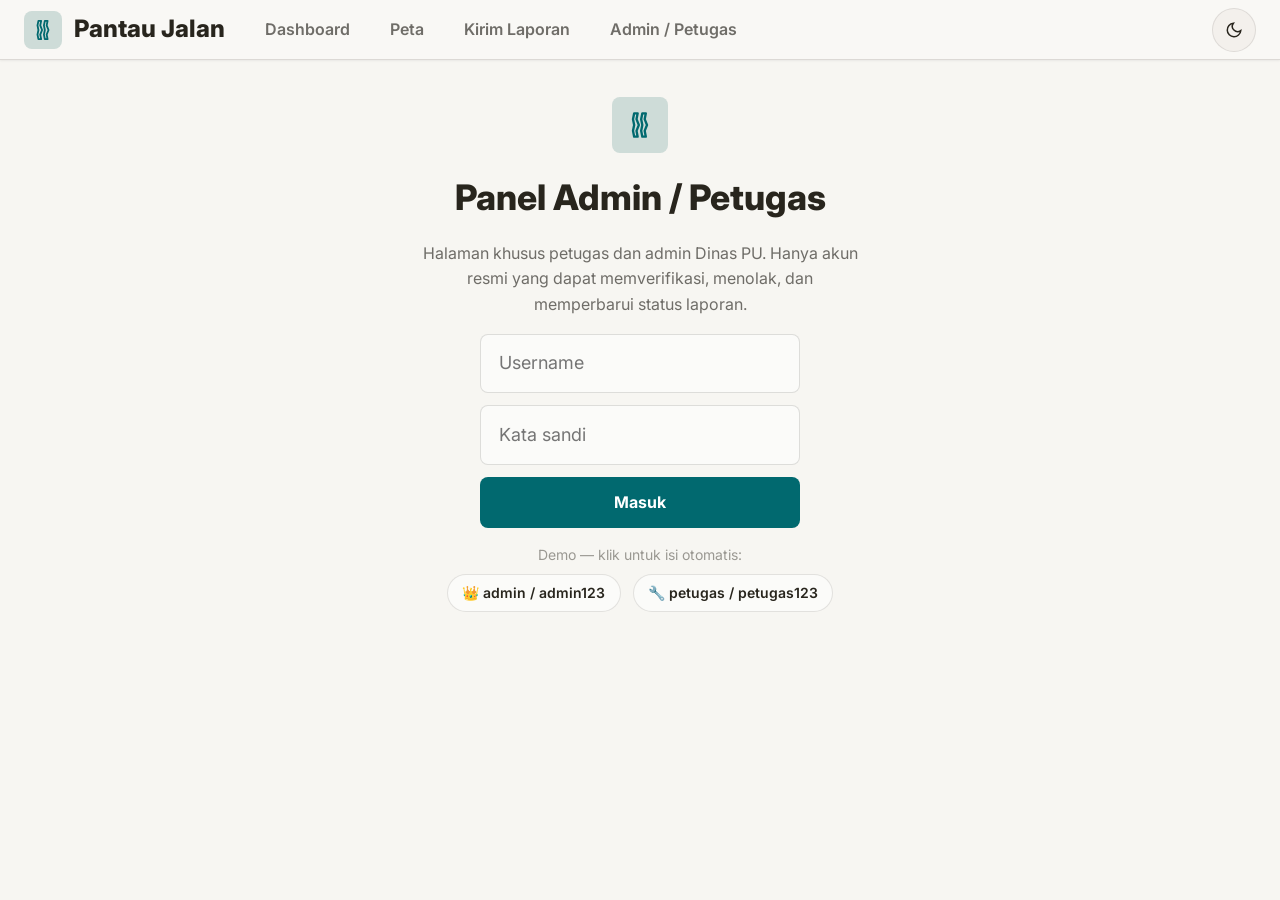
==== commit c2d72119: "update" ====
--- a/admin.html
+++ b/admin.html
@@ -11,9 +11,14 @@
   <style>
     .admin-header { display:flex; align-items:center; justify-content:space-between; flex-wrap:wrap; gap:var(--space-4); margin-bottom:var(--space-6); }
     .admin-header h1 { font-size:var(--text-xl); font-weight:800; }
+    .stats-grid { display:grid; grid-template-columns:repeat(auto-fit,minmax(180px,1fr)); gap:var(--space-4); margin-bottom:var(--space-6); }
+    .stat-card { background:var(--color-surface); border:1px solid rgba(40,37,29,0.08); border-radius:var(--radius-xl); padding:var(--space-5); box-shadow:var(--shadow-sm); }
+    .stat-icon { font-size:1.45rem; margin-bottom:var(--space-2); }
+    .stat-value { font-size:var(--text-2xl); font-weight:800; line-height:1; margin-bottom:var(--space-1); }
+    .stat-label { font-size:var(--text-xs); color:var(--color-text-muted); text-transform:uppercase; letter-spacing:0.07em; font-weight:700; }
     .toolbar { display:flex; align-items:center; gap:var(--space-3); flex-wrap:wrap; padding:var(--space-4) var(--space-5); }
     .toolbar select, .toolbar input { border-radius:var(--radius-md); border:1px solid rgba(40,37,29,0.14); background:var(--color-surface); padding:0.75rem 1rem; font-size:var(--text-sm); }
-    .toolbar input { flex:1; min-width:200px; }
+    .toolbar input { flex:1; min-width:220px; }
     .reports-table-wrap { overflow-x:auto; }
     table { width:100%; border-collapse:collapse; font-size:var(--text-sm); }
     thead { background:var(--color-surface-offset); }
@@ -21,46 +26,52 @@
     td { padding:var(--space-3) var(--space-4); border-bottom:1px solid var(--color-divider); vertical-align:middle; }
     tr:last-child td { border-bottom:none; }
     tr:hover td { background:var(--color-surface-offset); }
-    .action-select { border-radius:var(--radius-sm); border:1px solid rgba(40,37,29,0.12); background:var(--color-surface-2); padding:0.4rem 0.6rem; font-size:var(--text-xs); font-weight:600; cursor:pointer; width:100%; margin-bottom:var(--space-2); }
-    .del-btn { padding:0.4rem 0.7rem; border-radius:var(--radius-sm); background:rgba(161,44,123,0.1); color:var(--color-error); font-size:var(--text-xs); font-weight:700; width:100%; }
-    .del-btn:hover { background:rgba(161,44,123,0.18); }
-    .detail-link { display:block; padding:0.4rem 0.7rem; border-radius:var(--radius-sm); background:var(--color-primary-highlight); color:var(--color-primary); font-size:var(--text-xs); font-weight:700; text-align:center; margin-bottom:var(--space-2); }
+    .action-select { border-radius:var(--radius-sm); border:1px solid rgba(40,37,29,0.12); background:var(--color-surface-2); padding:0.45rem 0.6rem; font-size:var(--text-xs); font-weight:600; cursor:pointer; width:100%; margin-bottom:var(--space-2); }
+    .btn-mini { padding:0.5rem 0.75rem; border-radius:var(--radius-sm); font-size:var(--text-xs); font-weight:700; width:100%; text-align:center; }
+    .btn-danger { background:rgba(161,44,123,0.1); color:var(--color-error); }
+    .btn-danger:hover { background:rgba(161,44,123,0.18); }
+    .btn-info { background:var(--color-primary-highlight); color:var(--color-primary); }
+    .btn-info:hover { filter:brightness(0.98); }
+    .btn-danger-solid { background:var(--color-error); color:#fff; }
+    .btn-danger-solid:hover { filter:brightness(0.95); }
     .empty-state { display:flex; flex-direction:column; align-items:center; padding:var(--space-16) var(--space-8); text-align:center; color:var(--color-text-muted); }
-    .history-mini { display:flex; flex-direction:column; gap:4px; }
-    .history-mini-item { display:flex; align-items:center; gap:6px; font-size:11px; color:var(--color-text-muted); }
-    .history-dot { width:8px;height:8px;border-radius:999px;flex-shrink:0; }
-
-    /* Login Gate */
     .admin-gate { display:flex; flex-direction:column; align-items:center; justify-content:center; min-height:60dvh; text-align:center; gap:var(--space-4); }
     .admin-gate h2 { font-size:var(--text-xl); font-weight:800; }
     .admin-gate p { color:var(--color-text-muted); max-width:44ch; font-size:var(--text-sm); }
     .login-form { display:flex; flex-direction:column; gap:var(--space-3); width:100%; max-width:320px; }
     .login-form input { border-radius:var(--radius-md); border:1px solid rgba(40,37,29,0.14); background:var(--color-surface-2); padding:0.9rem 1.1rem; font-size:var(--text-base); }
     .accounts-demo { display:flex; gap:var(--space-3); flex-wrap:wrap; justify-content:center; margin-top:var(--space-2); }
-    .demo-account-chip { padding:0.4rem 0.9rem; border-radius:var(--radius-full); border:1px solid rgba(40,37,29,0.12); font-size:var(--text-xs); font-weight:600; background:var(--color-surface-2); cursor:pointer; transition:background var(--transition); }
+    .demo-account-chip { padding:0.4rem 0.9rem; border-radius:var(--radius-full); border:1px solid rgba(40,37,29,0.12); font-size:var(--text-xs); font-weight:600; background:var(--color-surface-2); cursor:pointer; }
     .demo-account-chip:hover { background:var(--color-surface-offset); }
     #admin-content { display:none; }
-
-    /* Modal */
-    .modal-overlay { position:fixed;inset:0;background:rgba(0,0,0,0.45);display:grid;place-items:center;z-index:1000;opacity:0;pointer-events:none;transition:opacity 220ms ease; }
+    .modal-overlay { position:fixed; inset:0; background:rgba(0,0,0,0.45); display:grid; place-items:center; z-index:1000; opacity:0; pointer-events:none; transition:opacity 220ms ease; }
     .modal-overlay.open { opacity:1; pointer-events:all; }
-    .modal-box { background:var(--color-surface);border:1px solid rgba(40,37,29,0.1);border-radius:var(--radius-xl);padding:var(--space-8);max-width:400px;width:calc(100% - 3rem);box-shadow:var(--shadow-md);transform:scale(0.96);transition:transform 220ms ease;text-align:center; }
+    .modal-box { background:var(--color-surface); border:1px solid rgba(40,37,29,0.1); border-radius:var(--radius-xl); padding:var(--space-8); max-width:460px; width:calc(100% - 2rem); box-shadow:var(--shadow-md); transform:scale(0.96); transition:transform 220ms ease; }
     .modal-overlay.open .modal-box { transform:scale(1); }
     .modal-icon { font-size:2.5rem; margin-bottom:var(--space-4); }
     .modal-box h3 { font-size:var(--text-lg); font-weight:800; margin-bottom:var(--space-2); }
-    .modal-box p { color:var(--color-text-muted); font-size:var(--text-sm); margin-bottom:var(--space-6); max-width:30ch; margin-inline:auto; }
-    .modal-actions { display:flex; gap:var(--space-3); justify-content:center; }
-
-    /* Tab pending vs all */
-    .tab-group { display:flex; gap:var(--space-2); border-bottom:2px solid var(--color-divider); margin-bottom:var(--space-4); }
-    .tab-btn { padding:var(--space-3) var(--space-4); font-size:var(--text-sm); font-weight:700; border-bottom:3px solid transparent; margin-bottom:-2px; color:var(--color-text-muted); transition:color var(--transition),border-color var(--transition); border-radius:0; }
+    .modal-box p { color:var(--color-text-muted); font-size:var(--text-sm); margin-bottom:var(--space-5); }
+    .modal-actions { display:flex; gap:var(--space-3); justify-content:flex-end; flex-wrap:wrap; }
+    .tab-group { display:flex; gap:var(--space-2); border-bottom:2px solid var(--color-divider); margin-bottom:var(--space-2); flex-wrap:wrap; }
+    .tab-btn { padding:var(--space-3) var(--space-4); font-size:var(--text-sm); font-weight:700; border-bottom:3px solid transparent; margin-bottom:-2px; color:var(--color-text-muted); border-radius:0; }
     .tab-btn:hover { color:var(--color-text); }
     .tab-btn.active { color:var(--color-primary); border-bottom-color:var(--color-primary); }
     .tab-count { display:inline-flex; align-items:center; justify-content:center; min-width:20px; height:20px; padding:0 6px; border-radius:var(--radius-full); background:var(--color-warning-highlight); color:var(--color-warning); font-size:11px; font-weight:800; margin-left:6px; }
+    .tab-count.reject { background:rgba(161,44,123,0.1); color:var(--color-error); }
+    .reason-box { margin-top:var(--space-2); padding:var(--space-2) var(--space-3); border-radius:var(--radius-md); background:rgba(161,44,123,0.06); border:1px solid rgba(161,44,123,0.14); font-size:var(--text-xs); color:var(--color-error); max-width:34ch; }
+    .pagination { display:flex; align-items:center; justify-content:space-between; gap:var(--space-3); padding:var(--space-4) var(--space-5); flex-wrap:wrap; }
+    .pag-btn { padding:0.6rem 0.9rem; border-radius:var(--radius-md); background:var(--color-surface-offset); font-weight:700; }
+    .pag-btn:disabled { opacity:0.4; cursor:not-allowed; }
+    .pag-info { font-size:var(--text-xs); color:var(--color-text-muted); }
+    textarea.reject-textarea { width:100%; min-height:100px; border-radius:var(--radius-md); border:1px solid rgba(40,37,29,0.14); padding:0.85rem 1rem; font-size:var(--text-sm); resize:vertical; background:var(--color-surface-2); margin-bottom:var(--space-3); }
+    @media (max-width: 768px) {
+      .toolbar { padding:var(--space-4); }
+      .stats-grid { grid-template-columns:1fr 1fr; }
+      .modal-actions { justify-content:stretch; }
+      .modal-actions .btn { width:100%; }
+    }
   </style>
-
   <script>
-    // Set tema awal sebelum render (cegah flash)
     (function(){
       var d = localStorage.getItem('theme') || (matchMedia('(prefers-color-scheme:dark)').matches ? 'dark' : 'light');
       document.documentElement.setAttribute('data-theme', d);
@@ -89,36 +100,32 @@
     </nav>
 
     <main class="page-content">
-      <!-- ===== LOGIN GATE ===== -->
       <div class="admin-gate" id="admin-gate">
         <div class="logo-wrap" style="width:56px;height:56px;" aria-hidden="true">
           <svg width="28" height="28" viewBox="0 0 24 24" fill="none" stroke="currentColor" stroke-width="2" stroke-linecap="round" stroke-linejoin="round"><path d="M7 2h3l-1 5 2 5-2 5 1 5H7L6 17l1-5-1-5 1-5Z"/><path d="M14 2h3l-1 5 2 5-2 5 1 5h-3l-1-5 1-5-1-5 1-5Z"/></svg>
         </div>
         <h2>Panel Admin / Petugas</h2>
-        <p>Halaman khusus petugas dan admin Dinas PU. Hanya akun resmi yang dapat memverifikasi dan mengubah status laporan jalan.</p>
-
+        <p>Halaman khusus petugas dan admin Dinas PU. Hanya akun resmi yang dapat memverifikasi, menolak, dan memperbarui status laporan.</p>
         <form class="login-form" id="login-form" autocomplete="on">
           <input type="text" id="login-username" name="username" placeholder="Username" autocomplete="username" />
           <input type="password" id="login-password" name="password" placeholder="Kata sandi" autocomplete="current-password" />
           <button type="submit" class="btn btn-primary" id="login-btn">Masuk</button>
           <div id="login-error" style="color:var(--color-error);font-size:var(--text-sm);display:none;"></div>
         </form>
-
         <div>
           <p style="font-size:var(--text-xs);color:var(--color-text-faint);margin-bottom:var(--space-2);">Demo — klik untuk isi otomatis:</p>
           <div class="accounts-demo">
-            <button class="demo-account-chip" data-u="admin" data-p="admin123">👑 admin / admin123</button>
-            <button class="demo-account-chip" data-u="petugas" data-p="petugas123">🔧 petugas / petugas123</button>
+            <button class="demo-account-chip" type="button" data-u="admin" data-p="admin123">👑 admin / admin123</button>
+            <button class="demo-account-chip" type="button" data-u="petugas" data-p="petugas123">🔧 petugas / petugas123</button>
           </div>
         </div>
       </div>
 
-      <!-- ===== ADMIN PANEL ===== -->
       <div id="admin-content">
         <div class="admin-header">
           <div>
             <h1 id="panel-title">Panel Admin</h1>
-            <p id="panel-sub">Verifikasi laporan warga dan perbarui status jalan.</p>
+            <p id="panel-sub">Verifikasi laporan warga, tolak laporan palsu, dan perbarui progres penanganan jalan.</p>
           </div>
           <div style="display:flex;gap:var(--space-3);align-items:center;flex-wrap:wrap;">
             <div id="role-badge-panel"></div>
@@ -127,33 +134,34 @@
           </div>
         </div>
 
-        <!-- Role info box -->
         <div id="role-info-box" style="margin-bottom:var(--space-5);"></div>
+        <div class="stats-grid" id="stats-grid"></div>
 
         <div class="card">
           <div class="card-header">
-            <div><h2>Kelola Laporan</h2><p>Ubah status di kolom <em>Aksi</em>. Perubahan tercermin di peta dan riwayat.</p></div>
+            <div><h2>Kelola Laporan</h2><p>Pisahkan laporan yang menunggu verifikasi, semua laporan aktif, dan laporan yang ditolak.</p></div>
           </div>
           <div class="card-body" style="padding-bottom:0;">
             <div class="tab-group">
               <button class="tab-btn active" data-tab="pending">Perlu Verifikasi <span class="tab-count" id="pending-count">0</span></button>
               <button class="tab-btn" data-tab="all">Semua Laporan</button>
+              <button class="tab-btn" data-tab="ditolak">❌ Ditolak <span class="tab-count reject" id="rejected-count">0</span></button>
             </div>
           </div>
           <div class="card-body" style="padding:0;">
             <div class="toolbar">
-              <input type="text" id="search-input" placeholder="Cari nama jalan..." />
+              <input type="text" id="search-input" placeholder="Cari nama jalan atau deskripsi..." />
               <select id="filter-status">
                 <option value="all">Semua status</option>
                 <option value="pending">Menunggu verifikasi</option>
-                <option value="reported">Laporan warga</option>
                 <option value="damaged">Rusak</option>
-              <option value="in_progress">Sedang Diperbaiki</option>
-                <option value="progress">Sedang diperbaiki</option>
-                <option value="fixed">Sudah diperbaiki</option>
+                <option value="in_progress">Sedang diperbaiki</option>
+                <option value="fixed">Selesai diperbaiki</option>
+                <option value="reported">Dilaporkan warga</option>
+                <option value="ditolak">Ditolak</option>
               </select>
             </div>
-            <div class="reports-table-wrap">
+            <div class="reports-table-wrap" id="reports-wrap">
               <table aria-label="Tabel laporan">
                 <thead>
                   <tr>
@@ -163,18 +171,18 @@
                     <th>Pelapor</th>
                     <th>Status</th>
                     <th>Diverifikasi</th>
-                    <th>Tanggal</th><th>Riwayat</th>
+                    <th>Tanggal</th>
                     <th>Aksi</th>
                   </tr>
                 </thead>
                 <tbody id="reports-tbody"></tbody>
               </table>
-              <div id="pag-container" style="padding:0 var(--space-5) var(--space-4);"></div>
-              <div id="empty-state" class="empty-state" style="display:none;">
-                <div style="font-size:2.5rem;margin-bottom:var(--space-3);">📭</div>
-                <h3>Tidak ada laporan</h3>
-                <p>Tidak ada laporan yang cocok dengan filter ini.</p>
-              </div>
+              <div id="pag-container"></div>
+            </div>
+            <div id="empty-state" class="empty-state" style="display:none;">
+              <div style="font-size:2.5rem;margin-bottom:var(--space-3);">📭</div>
+              <h3>Tidak ada laporan</h3>
+              <p>Tidak ada laporan yang cocok dengan filter ini.</p>
             </div>
           </div>
         </div>
@@ -182,15 +190,28 @@
     </main>
   </div>
 
-  <!-- Modal hapus -->
-  <div class="modal-overlay" id="delete-modal" role="dialog" aria-modal="true" aria-labelledby="modal-title">
+  <div class="modal-overlay" id="delete-modal" role="dialog" aria-modal="true">
     <div class="modal-box">
       <div class="modal-icon">🗑️</div>
-      <h3 id="modal-title">Hapus laporan ini?</h3>
+      <h3>Hapus laporan ini?</h3>
       <p id="modal-desc">Tindakan ini tidak bisa dibatalkan.</p>
       <div class="modal-actions">
         <button class="btn btn-secondary" id="modal-cancel">Batal</button>
-        <button class="btn" id="modal-confirm" style="background:var(--color-error);color:#fff;">Ya, hapus</button>
+        <button class="btn btn-danger-solid" id="modal-confirm">Ya, hapus</button>
+      </div>
+    </div>
+  </div>
+
+  <div class="modal-overlay" id="reject-modal" role="dialog" aria-modal="true">
+    <div class="modal-box">
+      <div class="modal-icon">❌</div>
+      <h3>Tolak laporan</h3>
+      <p>Masukkan alasan penolakan. Alasan ini akan tersimpan sebagai catatan verifikasi.</p>
+      <textarea class="reject-textarea" id="reject-reason" placeholder="Contoh: foto tidak sesuai lokasi, laporan duplikat, atau data palsu."></textarea>
+      <div id="reject-error" style="display:none;color:var(--color-error);font-size:var(--text-xs);margin-bottom:var(--space-3);"></div>
+      <div class="modal-actions">
+        <button class="btn btn-secondary" id="reject-cancel">Batal</button>
+        <button class="btn btn-danger-solid" id="reject-confirm">Tolak laporan</button>
       </div>
     </div>
   </div>
@@ -200,7 +221,6 @@
   <script src="assets/nav.js"></script>
   <script src="assets/utils.js"></script>
   <script>
-    // ── Theme toggle (setelah DOM siap) ─────────────────────
     (function(){
       var r = document.documentElement;
       var d = localStorage.getItem('theme') || (matchMedia('(prefers-color-scheme:dark)').matches ? 'dark' : 'light');
@@ -223,203 +243,184 @@
     if (typeof initMobileNav === 'function') initMobileNav();
     if (typeof OfflineIndicator !== 'undefined') OfflineIndicator.init();
 
-    // ID sesuai HTML yang ada: admin-gate & admin-content
     const loginPanel = document.getElementById('admin-gate');
     const mainPanel  = document.getElementById('admin-content');
-    let filterStatus = 'all', searchQuery = '', pendingDeleteId = null;
-    let currentPage  = 1;
-    const PER_PAGE   = 10;
-
-    function showLogin() {
-      if (loginPanel) loginPanel.style.display='flex';
-      if (mainPanel)  mainPanel.style.display='none';
-    }
-    function showMain() {
-      if (loginPanel) loginPanel.style.display='none';
-      if (mainPanel)  mainPanel.style.display='block';
-    }
-
-    // ── Render role info ──────────────────────────────────────
+    const tbody      = document.getElementById('reports-tbody');
+    const emptyState = document.getElementById('empty-state');
+    const reportsWrap= document.getElementById('reports-wrap');
+    const deleteModal= document.getElementById('delete-modal');
+    const rejectModal= document.getElementById('reject-modal');
+    let currentTab = 'pending';
+    let filterStatus = 'all';
+    let searchQuery = '';
+    let currentPage = 1;
+    const PER_PAGE = 10;
+    let pendingDeleteId = null;
+    let pendingRejectId = null;
+
+    function showLogin() { loginPanel.style.display = 'flex'; mainPanel.style.display = 'none'; }
+    function showMain()  { loginPanel.style.display = 'none'; mainPanel.style.display = 'block'; }
+
     function renderRoleInfo() {
       const user = Auth.getUser();
       if (!user) return;
-      const badge = document.getElementById('role-badge-panel');
-      if (badge) badge.innerHTML = '<span class="nav-role-badge nav-role-'+user.role+'">'+user.role.charAt(0).toUpperCase()+user.role.slice(1)+'</span> <strong>'+user.name+'</strong>';
+      document.getElementById('panel-title').textContent = user.role === 'admin' ? 'Panel Admin' : 'Panel Petugas';
+      document.getElementById('role-badge-panel').innerHTML = '<span class="nav-role-badge nav-role-'+user.role+'">'+user.role.charAt(0).toUpperCase()+user.role.slice(1)+'</span> <strong>'+user.name+'</strong>';
       const box = document.getElementById('role-info-box');
-      if (box) {
-        if (user.role === 'admin') {
-          box.innerHTML = '<div style="padding:var(--space-3) var(--space-4);background:rgba(161,44,123,0.06);border:1px solid rgba(161,44,123,0.2);border-radius:var(--radius-md);font-size:var(--text-xs);font-weight:600;color:var(--color-error);">🔐 Mode Admin — kamu bisa verifikasi, ubah status, dan hapus laporan.</div>';
-        } else {
-          box.innerHTML = '<div style="padding:var(--space-3) var(--space-4);background:rgba(1,105,111,0.06);border:1px solid rgba(1,105,111,0.2);border-radius:var(--radius-md);font-size:var(--text-xs);font-weight:600;color:var(--color-primary);">🛡 Mode Petugas — kamu bisa verifikasi dan ubah status laporan. Fitur hapus tidak tersedia.</div>';
-        }
-      }
-    }
-
-    // ── Build row HTML (tanpa nested template literal) ────────
+      if (user.role === 'admin') {
+        box.innerHTML = '<div style="padding:var(--space-3) var(--space-4);background:rgba(161,44,123,0.06);border:1px solid rgba(161,44,123,0.2);border-radius:var(--radius-md);font-size:var(--text-xs);font-weight:600;color:var(--color-error);">🔐 Mode Admin — bisa verifikasi, menolak laporan, memperbarui status, dan menghapus laporan permanen.</div>';
+      } else {
+        box.innerHTML = '<div style="padding:var(--space-3) var(--space-4);background:rgba(1,105,111,0.06);border:1px solid rgba(1,105,111,0.2);border-radius:var(--radius-md);font-size:var(--text-xs);font-weight:600;color:var(--color-primary);">🛡 Mode Petugas — bisa verifikasi, menolak laporan, dan memperbarui status. Fitur hapus permanen hanya untuk admin.</div>';
+      }
+    }
+
+    function getData() {
+      let data = Store.getAll().slice();
+      if (currentTab === 'pending') data = data.filter(i => i.status === 'pending');
+      if (currentTab === 'ditolak') data = data.filter(i => i.status === 'ditolak');
+      if (currentTab === 'all') data = data.filter(i => i.status !== 'pending' && i.status !== 'ditolak');
+      if (filterStatus !== 'all') data = data.filter(i => i.status === filterStatus);
+      if (searchQuery.trim()) {
+        const q = searchQuery.toLowerCase();
+        data = data.filter(i => (i.roadName || '').toLowerCase().includes(q) || (i.description || '').toLowerCase().includes(q));
+      }
+      return data.sort((a,b) => new Date(b.createdAt || 0) - new Date(a.createdAt || 0));
+    }
+
+    function renderStats() {
+      const stats = Store.getStats ? Store.getStats() : { total:0, pending:0, damaged:0, progress:0, fixed:0 };
+      const rejected = Store.getAll().filter(r => r.status === 'ditolak').length;
+      document.getElementById('pending-count').textContent = stats.pending || 0;
+      document.getElementById('rejected-count').textContent = rejected;
+      document.getElementById('stats-grid').innerHTML = [
+        { icon:'📋', value:stats.total || Store.getAll().length, label:'Total Laporan', color:'var(--color-text)' },
+        { icon:'⏳', value:stats.pending || 0, label:'Perlu Verifikasi', color:'#7a7974' },
+        { icon:'🔴', value:stats.damaged || 0, label:'Rusak', color:'#d13d4f' },
+        { icon:'🟡', value:stats.progress || 0, label:'Diperbaiki', color:'#d18a1f' },
+        { icon:'🟢', value:stats.fixed || 0, label:'Selesai', color:'#4b9b53' },
+        { icon:'❌', value:rejected, label:'Ditolak', color:'var(--color-error)' }
+      ].map(k => '<div class="stat-card"><div class="stat-icon">'+k.icon+'</div><div class="stat-value" style="color:'+k.color+';">'+k.value+'</div><div class="stat-label">'+k.label+'</div></div>').join('');
+    }
+
+    function statusOptions(item) {
+      const allowed = ['damaged','in_progress','fixed','reported'];
+      return allowed.map(k => {
+        const meta = Store.statusMeta[k] || { label:k };
+        return '<option value="'+k+'"'+(item.status===k?' selected':'')+'>'+meta.label+'</option>';
+      }).join('');
+    }
+
     function buildRowHTML(item) {
-      const meta      = Store.statusMeta[item.status] || { label: item.status, color: '#888' };
-      const isAdmin   = Auth.getUser()?.role === 'admin';
-      const isOfficer = Auth.isOfficer();
-
-      const statusOptions = Object.entries(Store.statusMeta)
-        .filter(function(e){ return e[0] !== 'pending'; })
-        .map(function(e){
-          var k=e[0], v=e[1];
-          return '<option value="'+k+'"'+(item.status===k?' selected':'')+'>'+v.label+'</option>';
-        }).join('');
-
-      var verifiedCell = item.verifiedBy
-        ? '<span style="color:var(--color-success);font-weight:700;">&#10003; '+item.verifiedBy+'</span>'
-        : '<span style="color:var(--color-text-faint);">Belum</span>';
-
-      var selectHTML = isOfficer
-        ? '<select class="input action-select" data-id="'+item.id+'" style="font-size:var(--text-xs);padding:var(--space-1) var(--space-2);">'+statusOptions+'</select>'
-        : '';
-
-      var detailHTML = '<a href="detail.html?id='+item.id+'" class="btn btn-secondary detail-link" style="font-size:var(--text-xs);padding:var(--space-1) var(--space-3);">Detail</a>';
-
-      var deleteHTML = isAdmin
-        ? '<button class="btn del-btn" data-del="'+item.id+'" style="font-size:var(--text-xs);padding:var(--space-1) var(--space-3);background:var(--color-error);color:#fff;">Hapus</button>'
-        : '';
-
-      var shortDesc = item.description.length > 60 ? item.description.slice(0,60)+'…' : item.description;
+      const meta = Store.statusMeta[item.status] || { label:item.status, color:'#888' };
+      const isAdmin = Auth.getUser()?.role === 'admin';
+      const isOfficer = Auth.isOfficer && Auth.isOfficer();
+      const shortDesc = (item.description || '').length > 70 ? item.description.slice(0,70)+'…' : (item.description || '-');
+      const verifiedBy = item.verifiedBy ? '<span style="color:var(--color-success);font-weight:700;">✓ '+item.verifiedBy+'</span>' : '<span style="color:var(--color-text-faint);">Belum</span>';
+      let actions = '<a href="detail.html?id='+item.id+'" class="btn-mini btn-info">Detail</a>';
+
+      if (currentTab === 'pending' && isOfficer) {
+        actions = '<select class="action-select" data-id="'+item.id+'">'+statusOptions(item)+'</select>'
+          + '<button class="btn-mini btn-danger reject-btn" data-id="'+item.id+'">❌ Tolak</button>'
+          + '<a href="detail.html?id='+item.id+'" class="btn-mini btn-info">Detail</a>';
+      } else if (currentTab === 'all' && isOfficer) {
+        actions = '<select class="action-select" data-id="'+item.id+'">'+statusOptions(item)+'</select>'
+          + '<a href="detail.html?id='+item.id+'" class="btn-mini btn-info">Detail</a>'
+          + (isAdmin ? '<button class="btn-mini btn-danger-solid del-btn" data-del="'+item.id+'">Hapus</button>' : '');
+      } else if (currentTab === 'ditolak') {
+        actions = '<a href="detail.html?id='+item.id+'" class="btn-mini btn-info">Detail</a>'
+          + (isAdmin ? '<button class="btn-mini btn-danger-solid del-btn" data-del="'+item.id+'">Hapus</button>' : '');
+      }
+
+      const reason = item.rejection_reason ? '<div class="reason-box"><strong>Alasan:</strong> '+item.rejection_reason+'</div>' : '';
 
       return '<tr>'
-        + '<td data-label="ID"><span style="font-family:monospace;font-size:11px;">'+item.id.toString().slice(-6)+'</span></td>'
-        + '<td data-label="Nama Jalan"><strong>'+item.roadName+'</strong></td>'
-        + '<td data-label="Deskripsi"><span style="color:var(--color-text-muted);">'+shortDesc+'</span></td>'
-        + '<td data-label="Pelapor">'+(item.reporter||'Anonim')+'</td>'
-        + '<td data-label="Status"><span class="badge '+item.status+'" style="background:'+meta.color+'20;color:'+meta.color+';border:1px solid '+meta.color+'40;">'+meta.label+'</span></td>'
-        + '<td data-label="Diverifikasi">'+verifiedCell+'</td>'
-        + '<td data-label="Tanggal"><span style="font-size:var(--text-xs);color:var(--color-text-muted);">'+Store.formatDate(item.createdAt)+'</span></td>'
-        + '<td data-label="Riwayat"><span style="font-size:var(--text-xs);color:var(--color-text-faint);">'+(item.history?item.history.length:0)+' entri</span></td>'
-        + '<td data-label="Aksi"><div style="display:flex;gap:var(--space-2);flex-wrap:wrap;align-items:center;">'+selectHTML+detailHTML+deleteHTML+'</div></td>'
+        + '<td><span style="font-family:monospace;font-size:11px;">'+String(item.id).slice(-6)+'</span></td>'
+        + '<td><strong>'+item.roadName+'</strong>'+reason+'</td>'
+        + '<td><span style="color:var(--color-text-muted);">'+shortDesc+'</span></td>'
+        + '<td>'+(item.reporter || 'Anonim')+'</td>'
+        + '<td><span class="badge '+item.status+'" style="background:'+meta.color+'20;color:'+meta.color+';border:1px solid '+meta.color+'40;">'+meta.label+'</span></td>'
+        + '<td>'+verifiedBy+'</td>'
+        + '<td><span style="font-size:var(--text-xs);color:var(--color-text-muted);">'+Store.formatDate(item.createdAt)+'</span></td>'
+        + '<td style="min-width:170px;">'+actions+'</td>'
         + '</tr>';
     }
 
-    // ── Render Table ──────────────────────────────────────────
+    function bindActionEvents() {
+      document.querySelectorAll('.action-select').forEach(sel => {
+        sel.addEventListener('change', async function(){
+          const id = this.dataset.id;
+          const status = this.value;
+          try {
+            if (Api.isOnline) await Api.updateStatus(id, status, 'Status diperbarui dari panel admin.');
+            const item = Store.getById(id);
+            if (item) {
+              item.status = status;
+              item.verifiedBy = Auth.getUser()?.name || item.verifiedBy;
+              item.updatedAt = new Date().toISOString();
+            }
+            await loadAdminData();
+            Toast.success('Status laporan diperbarui.');
+          } catch (e) {
+            Toast.error(e.message || 'Gagal memperbarui status.');
+          }
+        });
+      });
+
+      document.querySelectorAll('.reject-btn').forEach(btn => {
+        btn.addEventListener('click', function(){
+          pendingRejectId = this.dataset.id;
+          document.getElementById('reject-reason').value = '';
+          document.getElementById('reject-error').style.display = 'none';
+          rejectModal.classList.add('open');
+        });
+      });
+
+      document.querySelectorAll('.del-btn').forEach(btn => {
+        btn.addEventListener('click', function(){
+          pendingDeleteId = this.dataset.del;
+          const item = Store.getById(pendingDeleteId);
+          document.getElementById('modal-desc').textContent = 'Laporan "'+(item ? item.roadName : pendingDeleteId)+'" akan dihapus permanen.';
+          deleteModal.classList.add('open');
+        });
+      });
+    }
+
     function renderTable() {
-      const user    = Auth.getUser();
-      const tbody   = document.getElementById('reports-tbody');
-      const empty   = document.getElementById('empty-state');
-      const wrap    = document.querySelector('.reports-table-wrap');
-      if (!tbody) return;
-
-      let data = Store.getAll();
-
-      // Filter status
-      if (filterStatus === 'pending') {
-        data = data.filter(function(i){ return i.status === 'pending'; });
-      } else if (filterStatus === 'all') {
-        // tampilkan semua, pending paling atas
-        data = data.slice().sort(function(a,b){ return (a.status==='pending'?0:1)-(b.status==='pending'?0:1); });
-      } else {
-        data = data.filter(function(i){ return i.status === filterStatus; });
-      }
-
-      // Filter search
-      if (searchQuery.trim()) {
-        var q = searchQuery.toLowerCase();
-        data = data.filter(function(i){
-          return i.roadName.toLowerCase().includes(q) || (i.description||'').toLowerCase().includes(q);
-        });
-      }
-
-      // Filter tanggal (gunakan variabel dari scope luar)
-      var _start = typeof filterDateStart !== 'undefined' ? filterDateStart : '';
-      var _end   = typeof filterDateEnd   !== 'undefined' ? filterDateEnd   : '';
-      if (_start) {
-        data = data.filter(function(i){ return i.createdAt && i.createdAt >= _start; });
-      }
-      if (_end) {
-        var endDay = _end + 'T23:59:59.999Z';
-        data = data.filter(function(i){ return i.createdAt && i.createdAt <= endDay; });
-      }
-
+      renderStats();
+      const data = getData();
       if (!data.length) {
         tbody.innerHTML = '';
-        if (empty)  empty.style.display  = 'block';
-        if (wrap)   wrap.style.display   = 'none';
+        reportsWrap.style.display = 'none';
+        emptyState.style.display = 'flex';
         document.getElementById('pag-container').innerHTML = '';
         return;
       }
-      if (empty) empty.style.display  = 'none';
-      if (wrap)  wrap.style.display   = '';
-
-      // Pagination
-      var totalPages = Math.ceil(data.length / PER_PAGE);
-      if (currentPage > totalPages) currentPage = totalPages;
-      var start   = (currentPage - 1) * PER_PAGE;
-      var paged   = data.slice(start, start + PER_PAGE);
-
-      // Render pagination UI
-      var pagEl = document.getElementById('pag-container');
-      if (pagEl) {
-        if (totalPages <= 1) {
-          pagEl.innerHTML = '';
-        } else {
-          pagEl.innerHTML = '<div class="pagination">'
-            + '<button class="pag-btn" '+(currentPage<=1?'disabled':'')+' id="pag-prev">&#8249; Sebelumnya</button>'
-            + '<span class="pag-info">Halaman '+currentPage+' / '+totalPages+' <span style="color:var(--color-text-faint);">('+data.length+' data)</span></span>'
-            + '<button class="pag-btn" '+(currentPage>=totalPages?'disabled':'')+' id="pag-next">Berikutnya &#8250;</button>'
-            + '</div>';
-          var prevBtn = document.getElementById('pag-prev');
-          var nextBtn = document.getElementById('pag-next');
-          if (prevBtn) prevBtn.addEventListener('click', function(){ currentPage--; renderTable(); });
-          if (nextBtn) nextBtn.addEventListener('click', function(){ currentPage++; renderTable(); });
-        }
-      }
-
-      // Render rows
+      reportsWrap.style.display = '';
+      emptyState.style.display = 'none';
+      const totalPages = Math.ceil(data.length / PER_PAGE);
+      if (currentPage > totalPages) currentPage = totalPages || 1;
+      const start = (currentPage - 1) * PER_PAGE;
+      const paged = data.slice(start, start + PER_PAGE);
       tbody.innerHTML = paged.map(buildRowHTML).join('');
-
-      // Bind select action
-      tbody.querySelectorAll('.action-select').forEach(function(sel){
-        sel.addEventListener('change', async function(){
-          var id      = sel.dataset.id;
-          var newSt   = sel.value;
-          var metaSt  = Store.statusMeta[newSt];
-          if (Api.isOnline) {
-              try { await Api.updateStatus(id, newSt); } catch(e) { Toast.error(e.message); return; }
-            }
-            Store.updateStatusByOfficer(id, newSt, user.name, user.role);
-            await loadAdminData();
-          Toast.success('Status diubah ke "'+( metaSt ? metaSt.label : newSt )+'" oleh '+user.name+'.');
-        });
-      });
-
-      // Bind delete button
-      if (Auth.getUser()?.role === 'admin') {
-        tbody.querySelectorAll('.del-btn').forEach(function(btn){
-          btn.addEventListener('click', function(){
-            pendingDeleteId = btn.dataset.del;
-            var item = Store.getById(pendingDeleteId);
-            var nameLabel = item ? item.roadName : '#'+pendingDeleteId;
-            document.getElementById('modal-desc').textContent = 'Laporan "'+nameLabel+'" akan dihapus permanen.';
-            modal.classList.add('open');
-          });
-        });
-      }
-    }
-
-    // ── Init ─────────────────────────────────────────────────
-    const modal = document.getElementById('delete-modal');
-
-    // Cek session login
-    if (Auth.getUser()) {
-      renderRoleInfo();
-      showMain();
-      renderTable();
-    } else {
-      showLogin();
+      bindActionEvents();
+      const pag = document.getElementById('pag-container');
+      if (totalPages <= 1) {
+        pag.innerHTML = '';
+      } else {
+        pag.innerHTML = '<div class="pagination">'
+          + '<button class="pag-btn" id="pag-prev" '+(currentPage<=1?'disabled':'')+'>‹ Sebelumnya</button>'
+          + '<span class="pag-info">Halaman '+currentPage+' / '+totalPages+' ('+data.length+' data)</span>'
+          + '<button class="pag-btn" id="pag-next" '+(currentPage>=totalPages?'disabled':'')+'>Berikutnya ›</button>'
+          + '</div>';
+        document.getElementById('pag-prev')?.addEventListener('click', () => { currentPage--; renderTable(); });
+        document.getElementById('pag-next')?.addEventListener('click', () => { currentPage++; renderTable(); });
+      }
     }
 
     async function loadAdminData() {
       try {
-        const status = typeof filterStatus !== 'undefined' ? filterStatus : 'all';
-        const search = typeof searchQuery  !== 'undefined' ? searchQuery  : '';
         if (Api.isOnline) {
-          const rows = await Api.getAdminReports({ status, search });
+          const rows = await Api.getAdminReports({ status:'all', search:'' });
           Store._overrideData(rows);
         }
       } catch(e) {
@@ -427,103 +428,124 @@
       }
       renderTable();
     }
-    loadAdminData();
-
-    // ── Login form ────────────────────────────────────────────
+
+    if (Auth.getUser()) {
+      renderRoleInfo();
+      showMain();
+      loadAdminData();
+    } else {
+      showLogin();
+    }
+
     document.getElementById('login-form').addEventListener('submit', async function(e){
       e.preventDefault();
       FormError.clearAll('login-form');
-
-      var uVal = Sanitize.text(document.getElementById('login-username')?.value||'');
-      var pVal = Sanitize.text(document.getElementById('login-password')?.value||'');
-      var vRes = Validate.loginForm({ username: uVal, password: pVal });
+      const uVal = Sanitize.text(document.getElementById('login-username')?.value || '');
+      const pVal = Sanitize.text(document.getElementById('login-password')?.value || '');
+      const vRes = Validate.loginForm({ username: uVal, password: pVal });
       if (!vRes.ok) { FormError.showAll(vRes.errors); return; }
-
       LoadingBtn.start('login-btn', 'Masuk...');
-      var errEl = document.getElementById('login-error');
+      const errEl = document.getElementById('login-error');
       errEl.style.display = 'none';
-
       try {
         if (Api.isOnline) {
-          // Mode online: login ke PHP backend
           const apiUser = await Api.login(uVal, pVal);
           if (apiUser) Auth._setUser(apiUser);
         } else {
-          // Mode offline: validasi via Auth lokal
           const ok = Auth.login(uVal, pVal);
           if (!ok) throw new Error('Username atau password salah.');
         }
         LoadingBtn.stop('login-btn');
         renderRoleInfo();
         showMain();
-        renderTable();
+        await loadAdminData();
       } catch(err) {
         LoadingBtn.stop('login-btn');
         errEl.textContent = err.message || 'Login gagal. Coba lagi.';
         errEl.style.display = 'block';
-        console.error('Login error:', err);
-      }
-    });
-
-    // Demo fill
-    document.querySelectorAll('.demo-account-chip').forEach(function(btn){
+      }
+    });
+
+    document.querySelectorAll('.demo-account-chip').forEach(btn => {
       btn.addEventListener('click', function(){
-        var u = btn.dataset.u, p = btn.dataset.p;
-        document.getElementById('login-username').value = u;
-        document.getElementById('login-password').value = p;
-        var errEl = document.getElementById('login-error');
-        if (errEl) errEl.style.display = 'none';
+        document.getElementById('login-username').value = btn.dataset.u;
+        document.getElementById('login-password').value = btn.dataset.p;
+        document.getElementById('login-error').style.display = 'none';
       });
     });
 
-    // ── Search & Filter ───────────────────────────────────────
-    document.getElementById('search-input').addEventListener('input', function(e){ searchQuery = e.target.value; currentPage=1; renderTable(); });
-
-    // Filter tanggal
-    var filterDateStart = '', filterDateEnd = '';
-    document.getElementById('filter-date-start')?.addEventListener('change', function(e){ filterDateStart = e.target.value; currentPage=1; renderTable(); });
-    document.getElementById('filter-date-end')?.addEventListener('change', function(e){ filterDateEnd = e.target.value; currentPage=1; renderTable(); });
-    document.getElementById('btn-clear-date')?.addEventListener('click', function(){
-      filterDateStart=''; filterDateEnd='';
-      document.getElementById('filter-date-start').value='';
-      document.getElementById('filter-date-end').value='';
-      currentPage=1; renderTable();
-    });
-    document.getElementById('filter-status').addEventListener('change', function(e){ filterStatus = e.target.value; currentPage=1; renderTable(); });
-
-    // ── Demo data btn ─────────────────────────────────────────
-    document.getElementById('demo-btn')?.addEventListener('click', function(){
+    document.getElementById('search-input').addEventListener('input', function(e){ searchQuery = e.target.value; currentPage = 1; renderTable(); });
+    document.getElementById('filter-status').addEventListener('change', function(e){ filterStatus = e.target.value; currentPage = 1; renderTable(); });
+    document.querySelectorAll('.tab-btn').forEach(btn => {
+      btn.addEventListener('click', function(){
+        document.querySelectorAll('.tab-btn').forEach(b => b.classList.remove('active'));
+        btn.classList.add('active');
+        currentTab = btn.dataset.tab;
+        filterStatus = currentTab === 'pending' ? 'pending' : (currentTab === 'ditolak' ? 'ditolak' : 'all');
+        document.getElementById('filter-status').value = filterStatus;
+        currentPage = 1;
+        renderTable();
+      });
+    });
+
+    document.getElementById('demo-btn')?.addEventListener('click', async function(){
       Store.addDemoData();
       Toast.info('2 data demo warga ditambahkan.');
-    });
-
-    // ── Logout ────────────────────────────────────────────────
+      await loadAdminData();
+    });
+
     document.getElementById('logout-btn')?.addEventListener('click', function(){
       Auth.logout();
       showLogin();
     });
 
-    // ── Delete modal ──────────────────────────────────────────
-    document.getElementById('modal-cancel')?.addEventListener('click', function(){
-      modal.classList.remove('open');
+    document.getElementById('modal-cancel').addEventListener('click', function(){
+      deleteModal.classList.remove('open');
       pendingDeleteId = null;
     });
-    document.getElementById('modal-confirm')?.addEventListener('click', async function(){
-      if (pendingDeleteId !== null) {
-        if (Api.isOnline) {
-          try { await Api.deleteReport(pendingDeleteId); } catch(e) { Toast.error(e.message); modal.classList.remove('open'); return; }
+    document.getElementById('modal-confirm').addEventListener('click', async function(){
+      if (!pendingDeleteId) return;
+      try {
+        if (Api.isOnline) await Api.deleteReport(pendingDeleteId);
+        Store.deleteReport(pendingDeleteId);
+        Toast.success('Laporan berhasil dihapus.');
+        deleteModal.classList.remove('open');
+        pendingDeleteId = null;
+        await loadAdminData();
+      } catch(e) {
+        Toast.error(e.message || 'Gagal menghapus laporan.');
+      }
+    });
+
+    document.getElementById('reject-cancel').addEventListener('click', function(){
+      rejectModal.classList.remove('open');
+      pendingRejectId = null;
+    });
+    document.getElementById('reject-confirm').addEventListener('click', async function(){
+      const reason = document.getElementById('reject-reason').value.trim();
+      const errBox = document.getElementById('reject-error');
+      if (reason.length < 5) {
+        errBox.textContent = 'Alasan penolakan minimal 5 karakter.';
+        errBox.style.display = 'block';
+        return;
+      }
+      try {
+        if (Api.isOnline) await Api.rejectReport(pendingRejectId, reason);
+        const item = Store.getById(pendingRejectId);
+        if (item) {
+          item.status = 'ditolak';
+          item.rejection_reason = reason;
+          item.verifiedBy = Auth.getUser()?.name || item.verifiedBy;
+          item.updatedAt = new Date().toISOString();
         }
-        Store.deleteReport(pendingDeleteId);
+        rejectModal.classList.remove('open');
+        pendingRejectId = null;
+        Toast.success('Laporan berhasil ditolak.');
         await loadAdminData();
-        Toast.success('Laporan berhasil dihapus.');
-        pendingDeleteId = null;
-      }
-      modal.classList.remove('open');
-    });
-
-    // ── Dark mode toggle sync ─────────────────────────────────
-    document.querySelector('[data-theme-toggle]')?.addEventListener('click', function(){
-      // chart dll tidak ada di admin, cukup toggle saja
+      } catch(e) {
+        errBox.textContent = e.message || 'Gagal menolak laporan.';
+        errBox.style.display = 'block';
+      }
     });
   </script>
 </body>
